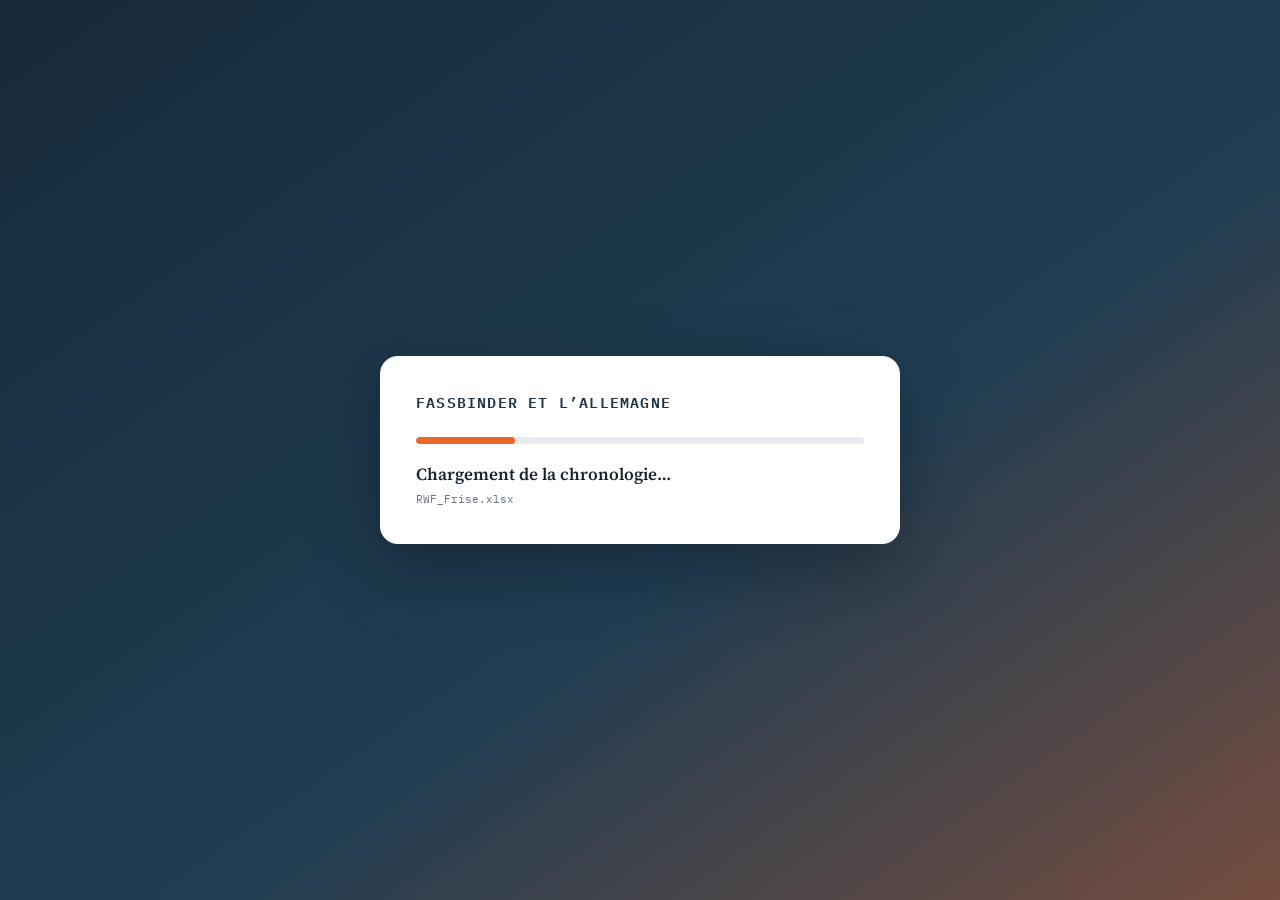
==== index.html @ adef2425 "Include GoatCounter tracking script in index.html Added GoatCounter script for tracking." ====
<!DOCTYPE html>
<html lang="fr">
<head>
<!-- BUILD V3.4-MULTI-LIST-READER -->
<meta charset="UTF-8">
<meta name="viewport" content="width=device-width, initial-scale=1.0">
<meta name="robots" content="noindex, nofollow">
<title>Fassbinder Explorer — Version 3.4</title>
<link rel="preconnect" href="https://fonts.googleapis.com">
<link rel="preconnect" href="https://fonts.gstatic.com" crossorigin>
<link href="https://fonts.googleapis.com/css2?family=Oswald:wght@400;500;600;700&family=Source+Serif+4:ital,opsz,wght@0,8..60,400;0,8..60,600;1,8..60,400;1,8..60,600&family=IBM+Plex+Mono:wght@400;500&display=swap" rel="stylesheet">
<link rel="stylesheet" href="assets/css/style.css">
  <script
  data-goatcounter="https://frise-fassbinder.goatcounter.com/count"
  async
  src="https://gc.zgo.at/count.js">
  </script>
</head>
<body class="is-loading">
<div class="app-loader" id="appLoader" role="status" aria-live="polite">
  <div class="app-loader-card">
    <p class="app-loader-kicker">Fassbinder et l’Allemagne</p>
    <div class="app-loader-track"><span id="appLoaderBar"></span></div>
    <p class="app-loader-message" id="appLoaderMessage">Initialisation de la chronologie…</p>
    <div class="app-loader-detail" id="appLoaderDetail"></div>
    <button class="app-loader-enter" id="appLoaderEnter" type="button" hidden>Accéder au site</button>
  </div>
</div>
<div class="wrap" id="appWrap" aria-hidden="true">

  <header>
    <p class="eyebrow">Chronologie de travail — usage pédagogique</p>
    <h1>Fassbinder <span>et</span> l’Allemagne</h1>
    <p class="subtitle">Chronologie à double niveau : par période, puis, sur demande, année par année. Citations, liens multimédias et documentaires, et analyse critique sont accessibles depuis chaque étape.</p>
    <div class="module-buttons">
      <button class="people-index-button" id="peopleIndexButton" type="button">Index des noms <span aria-hidden="true">→</span></button>
      <button class="film-index-button" id="filmIndexButton" type="button">Films <span aria-hidden="true">→</span></button>
    <button class="learning-tool-button" id="quizOpen" type="button">Quiz</button><button class="learning-tool-button" id="flashOpen" type="button">Flashcards</button></div>

    <div class="legend" id="legend"></div>
  </header>

  <div class="spine-wrap">
    <div class="spine" id="spine"></div>
  </div>

  <div class="drilldown" id="drilldown"></div>

  <div class="navrow">
    <div class="position" id="position">Période 1 / 9</div>
    <div class="arrows">
      <button id="prevBtn" aria-label="Précédent">←</button>
      <button id="nextBtn" aria-label="Suivant">→</button>
    </div>
  </div>

  <section>
    <div class="panel-head">
      <div class="panel-head-main">
        <div class="timecode" id="timecode">1945</div>
        <div class="caption" id="caption"></div>
      </div>
      <div class="panel-head-gallery" id="panelImages" style="display:none;"></div>
    </div>
    <div class="period-question" id="periodQuestion" style="display:none;"></div>
    <div class="notions" id="notions" style="display:none;"></div>
    <div class="citation-wrap" id="citationWrap"></div>
    <div class="video-row" id="videoRow"></div>
    <div id="excerptRow"></div>
    <div class="cards" id="cards"></div>
    <div class="bubble-wrap" id="bubbleWrap"></div>
  </section>



  <div class="person-overlay" id="personOverlay" aria-hidden="true"></div>
  <aside class="person-drawer" id="personDrawer" aria-hidden="true" aria-label="Fiche de l’entourage">
    <button class="person-close" id="personClose" type="button" aria-label="Fermer la fiche">×</button>
    <div id="personContent"></div>
  </aside>

  <div class="film-overlay" id="filmOverlay" aria-hidden="true"></div>
  <aside class="film-drawer" id="filmDrawer" aria-hidden="true" aria-label="Base de données des films">
    <button class="film-close" id="filmClose" type="button" aria-label="Fermer les films">×</button>
    <div id="filmContent"></div>
  </aside>

  <div class="sources-overlay" id="sourcesOverlay" aria-hidden="true"></div>
  <aside class="sources-drawer" id="sourcesDrawer" aria-hidden="true" aria-label="Références de travail">
    <button class="sources-close" id="sourcesClose" type="button" aria-label="Fermer les références">×</button>
    <div id="sourcesContent"></div>
  </aside>

  <details class="maintenance-panel">
    <summary>État des données</summary>
    <div class="maintenance-content">
      <div class="data-state"><strong>Chronologie</strong><span class="status" id="status"></span></div>
      <div class="data-state"><strong>Entourage</strong><span class="people-status" id="peopleStatus"></span></div>
      <div class="data-state"><strong>Films</strong><span class="status" id="filmsStatus"></span></div>
      <p class="maintenance-note">Les fichiers <code>RWF_Frise.xlsx</code>, <code>RWF_Entourage.xlsx</code> et <code>RWF_Films.xlsx</code> sont chargés automatiquement depuis le dépôt.</p>
      <div class="maintenance-imports">
        <label class="importlink" for="fileInput">Charger provisoirement un autre tableau de chronologie</label>
        <input type="file" id="fileInput" accept=".xlsx,.xls,.xlsm,application/vnd.openxmlformats-officedocument.spreadsheetml.sheet,application/vnd.ms-excel,application/octet-stream">
        <label class="importlink" for="peopleFileInput">Charger provisoirement un autre tableau d’entourage</label>
        <input type="file" id="peopleFileInput" accept=".xlsx,.xls,.xlsm,application/vnd.openxmlformats-officedocument.spreadsheetml.sheet,application/vnd.ms-excel,application/octet-stream">
        <label class="importlink" for="filmsFileInput">Charger provisoirement un autre tableau de films</label>
        <input type="file" id="filmsFileInput" accept=".xlsx,.xls,.xlsm,application/vnd.openxmlformats-officedocument.spreadsheetml.sheet,application/vnd.ms-excel,application/octet-stream">
      </div>
    </div>
  </details>
  <footer class="site-footer">
    <button class="sources-button" id="sourcesButton" type="button">Sources et méthode · Références de travail</button>
    <span class="site-version">Version 3.4 modulaire</span>
  </footer>
</div>

<div class="learning-overlay" id="learningOverlay" aria-hidden="true"></div>
<aside class="learning-drawer" id="learningDrawer" aria-hidden="true" aria-label="Outils de révision">
  <button type="button" class="learning-close" id="learningClose" aria-label="Fermer">×</button>
  <div id="learningContent"></div>
</aside>

<script src="assets/vendor/xlsx.full.min.js"></script>
<script src="assets/js/data-loader.js"></script>
<script src="assets/js/normalizer.js"></script>
<script src="assets/js/validator.js"></script>
<script src="assets/js/views/timeline.js"></script>
<script src="assets/js/views/films.js"></script>
<script src="assets/js/views/people.js"></script>
<script src="assets/js/router.js"></script>
<script src="assets/js/app.js"></script>
</body>
</html>
---- assets/css/style.css ----
/* Fassbinder Explorer V3.4 — feuille de style consolidée */
:root{
    --bg:#F5F0E4; --panel:#FFFFFF; --panel-muted:#ECE4D0; --line:#D9CFB4;
    --ink:#241F18; --ink-soft:#726A57; --ok:#4C7A5C; --err:#9E4A3C;
    --accent:#8A5A34; --accent-deep:#5C3A20;
    --excerpt:#314A59; --excerpt-deep:#223641; --excerpt-soft:#EEF3F5; --excerpt-line:#C8D5DB;
    --t1:#39587A; --t2:#8E6526; --t3:#793B44; --t4:#3E6B54;
    --t1-bg:#E8EEF4; --t2-bg:#F3EBDD; --t3-bg:#F2E7E9; --t4-bg:#E7EFEA;
  }
  *{box-sizing:border-box;}
  html,body{margin:0;padding:0;background:var(--bg);color:var(--ink);}
  body{font-family:'Source Serif 4', Georgia, serif;-webkit-font-smoothing:antialiased;padding:52px 30px 44px;}
  .wrap{max-width:1080px;margin:0 auto;}

  header{margin-bottom:44px;padding-bottom:30px;border-bottom:1px solid var(--ink);}
  .eyebrow{font-family:'IBM Plex Mono', monospace;font-size:11px;letter-spacing:.18em;text-transform:uppercase;color:var(--accent);margin:0 0 12px;}
  h1{font-family:'Oswald', sans-serif;font-weight:700;font-size:clamp(26px,4vw,42px);letter-spacing:-.01em;line-height:1.08;margin:0 0 14px;text-transform:uppercase;color:var(--ink);}
  h1 span{color:var(--accent);}
  .subtitle{font-size:16px;color:var(--ink-soft);max-width:660px;line-height:1.6;font-style:italic;}

  .legend{display:flex;flex-wrap:wrap;gap:9px;margin-top:26px;}
  .legend button{font-family:'IBM Plex Mono', monospace;font-size:11.5px;letter-spacing:.02em;background:var(--panel);border:1px solid var(--line);color:var(--ink-soft);padding:8px 14px 8px 11px;border-radius:3px;cursor:pointer;display:flex;align-items:center;gap:8px;transition:border-color .18s ease, color .18s ease, opacity .18s ease, background .18s ease;}
  .legend button .dot{width:8px;height:8px;border-radius:2px;flex:none;background:var(--c-track);}
  .legend button.off{opacity:.4;}
  .legend button:hover{border-color:var(--c-track);color:var(--ink);}
  .legend button.active-border{border-color:var(--c-track);color:var(--ink);background:var(--panel-muted);}
  .legend button:focus-visible{outline:2px solid var(--accent);outline-offset:2px;}

  .spine-wrap{margin:46px 0 10px;overflow-x:auto;padding-bottom:6px;}
  .spine{display:flex;min-width:640px;border-bottom:2px solid var(--ink);}
  .node{flex:none;position:relative;background:transparent;border-right:1px solid var(--line);padding:15px 10px 13px;cursor:pointer;text-align:center;transition:background .18s ease;}
  .node:last-child{border-right:none;}
  .node:hover{background:var(--panel-muted);}
  .node:focus-visible{outline:2px solid var(--accent);outline-offset:-2px;}
  .node .yr{font-family:'IBM Plex Mono', monospace;font-size:12px;color:var(--ink-soft);white-space:nowrap;letter-spacing:.01em;}
  .node::after{content:'';position:absolute;left:0;right:0;bottom:-2px;height:3px;background:transparent;transition:background .18s ease;}
  .node.active{background:var(--panel-muted);}
  .node.active .yr{color:var(--ink);font-weight:600;}
  .node.active::after{background:var(--accent);}
  .node.hasyears .yr::after{content:'';display:inline-block;width:4px;height:4px;border-radius:50%;background:var(--accent);margin-left:6px;vertical-align:middle;}

  .drilldown{margin:22px 0 0;display:flex;align-items:center;gap:12px;flex-wrap:wrap;}
  .drilldown button.enter{font-family:'IBM Plex Mono', monospace;font-size:12px;background:var(--panel);border:1px solid var(--accent);color:var(--accent-deep);padding:9px 15px;border-radius:3px;cursor:pointer;transition:background .18s ease,color .18s ease;}
  .drilldown button.enter:hover{background:var(--accent);color:#fff;}
  .drilldown button.back{font-family:'IBM Plex Mono', monospace;font-size:12px;background:transparent;border:1px solid var(--line);color:var(--ink-soft);padding:9px 15px;border-radius:3px;cursor:pointer;transition:border-color .18s ease,color .18s ease;}
  .drilldown button.back:hover{border-color:var(--ink-soft);color:var(--ink);}
  .yearpills{display:flex;gap:7px;flex-wrap:wrap;}
  .yearpills button{font-family:'IBM Plex Mono', monospace;font-size:11.5px;background:var(--panel);border:1px solid var(--line);color:var(--ink-soft);padding:7px 13px;border-radius:3px;cursor:pointer;transition:background .18s ease,border-color .18s ease,color .18s ease;}
  .yearpills button.active{background:var(--accent);border-color:var(--accent);color:#fff;}

  .navrow{display:flex;align-items:center;justify-content:space-between;margin:32px 0 28px;}
  .navrow .position{font-family:'IBM Plex Mono', monospace;font-size:12px;color:var(--ink-soft);}
  .navrow .arrows button{font-family:'IBM Plex Mono', monospace;background:var(--panel);border:1px solid var(--line);color:var(--ink);width:34px;height:34px;border-radius:3px;cursor:pointer;font-size:15px;margin-left:7px;transition:border-color .18s ease;}
  .navrow .arrows button:hover{border-color:var(--accent);}
  .navrow .arrows button:focus-visible{outline:2px solid var(--accent);outline-offset:2px;}
  .navrow .arrows button:disabled{opacity:.32;cursor:default;}
  .navrow .arrows button:disabled:hover{border-color:var(--line);}

  .panel-head{display:flex;align-items:flex-start;justify-content:space-between;gap:28px;margin-bottom:22px;flex-wrap:wrap;}
  .panel-head-main{flex:1;min-width:220px;}
  .panel-head .timecode{font-family:'IBM Plex Mono', monospace;font-size:34px;font-weight:500;color:var(--accent);letter-spacing:-.02em;}
  .panel-head .caption{font-family:'Oswald', sans-serif;font-size:13px;letter-spacing:.06em;text-transform:uppercase;color:var(--ink-soft);margin-top:4px;}
  .panel-head-figure{flex:none;width:150px;margin:0;animation:fadeIn .4s ease both;}
  .panel-head-image{width:150px;height:150px;border-radius:2px;overflow:hidden;border:1px solid var(--line);box-shadow:0 2px 7px rgba(36,31,24,.08);}
  .panel-head-image img{width:100%;height:100%;object-fit:cover;display:block;}
  .panel-head-figure figcaption{margin-top:7px;font-family:'IBM Plex Mono', monospace;font-size:10.5px;line-height:1.4;color:var(--ink-soft);text-align:center;}

  .citation-wrap{margin:0 0 26px;}
  .period-question{margin:0 0 18px;padding:14px 17px;border-left:4px solid var(--accent);background:rgba(126,47,47,.07);font-size:16px;line-height:1.55;}
  .period-question strong{font-family:'IBM Plex Mono', monospace;font-size:10.5px;letter-spacing:.06em;text-transform:uppercase;color:var(--accent);display:block;margin-bottom:6px;}
  .notions{display:flex;flex-wrap:wrap;gap:7px;margin:10px 0 20px;}
  .notion-chip{font-family:'IBM Plex Mono', monospace;font-size:10.5px;letter-spacing:.035em;padding:5px 9px;border:1px solid var(--accent);border-radius:999px;color:var(--accent);background:#fff;}
  .citation{margin:0;padding:20px 8px;text-align:center;max-width:680px;margin-left:auto;margin-right:auto;border-top:1px solid var(--line);border-bottom:1px solid var(--line);animation:fadeIn .4s ease both;}
  .citation-mark{display:block;font-family:'Source Serif 4', Georgia, serif;font-size:40px;line-height:.5;color:var(--accent);margin-bottom:6px;}
  .citation p{margin:0;font-style:italic;font-size:18px;line-height:1.55;color:var(--ink);}

  .video-row{display:flex;gap:9px;flex-wrap:wrap;margin-bottom:24px;}
  .excerpt-layout{display:grid;grid-template-columns:minmax(200px,285px) minmax(0,1fr);gap:0;align-items:stretch;margin:0 0 26px;background:var(--excerpt-soft);border:1px solid var(--excerpt-line);border-radius:8px;overflow:hidden;box-shadow:0 8px 24px rgba(34,54,65,.10);}
  .excerpt-player{min-width:0;padding:16px;background:var(--excerpt);}
  .excerpt-player .excerpt-title{font-family:'IBM Plex Mono', monospace;font-size:10.5px;letter-spacing:.08em;text-transform:uppercase;color:#fff;margin:0 0 11px;}
  .excerpt-description h3{font-family:'IBM Plex Mono', monospace;font-size:10.5px;letter-spacing:.08em;text-transform:uppercase;color:var(--excerpt-deep);margin:0 0 9px;}
  .excerpt-player video{display:block;width:100%;max-height:180px;background:#000;border-radius:5px;}
  .excerpt-player audio{display:block;width:100%;height:38px;}
  .excerpt-player a{font-family:'IBM Plex Mono', monospace;font-size:11px;display:inline-flex;align-items:center;gap:7px;color:#fff;border:1px solid rgba(255,255,255,.55);border-radius:999px;padding:8px 13px;text-decoration:none;background:rgba(255,255,255,.10);}
  .excerpt-player a:hover{background:#fff;color:var(--excerpt-deep);}
  .excerpt-description{min-width:0;padding:18px 21px;background:var(--excerpt-soft);border-left:1px solid var(--excerpt-line);}
  .excerpt-description p{margin:0;font-size:15px;line-height:1.65;color:var(--ink);white-space:pre-line;}
  .excerpt-prompt{margin-top:16px;padding:14px 15px;background:#fff;border:1px solid var(--excerpt-line);border-left:4px solid var(--excerpt);border-radius:5px;}
  .excerpt-prompt strong{display:block;margin-bottom:7px;font-family:'IBM Plex Mono', monospace;font-size:10.5px;letter-spacing:.07em;text-transform:uppercase;color:var(--excerpt-deep);}
  .excerpt-prompt p{margin:0;color:var(--ink);}
  @media (max-width:720px){.excerpt-layout{grid-template-columns:1fr;}.excerpt-description{border-left:0;border-top:1px solid var(--excerpt-line);}}
  .video-chip{font-family:'IBM Plex Mono', monospace;font-size:11.5px;display:inline-flex;align-items:center;gap:7px;background:var(--panel);border:1px solid var(--accent);color:var(--accent-deep);padding:8px 13px;border-radius:3px;text-decoration:none;transition:background .18s ease,color .18s ease;max-width:100%;}
  .video-chip:hover{background:var(--accent);color:#fff;}
  .video-chip svg{flex:none;}
  .video-chip[data-link-kind="page"]{border-color:#4F6575;color:#344C5C;}
  .video-chip[data-link-kind="page"]:hover{background:#4F6575;color:#fff;}
  .video-chip[data-link-kind="document"]{border-color:#6E5A86;color:#59466F;}
  .video-chip[data-link-kind="document"]:hover{background:#6E5A86;color:#fff;}

  .cards{display:grid;grid-template-columns:1fr 1fr;gap:16px;}
  @media (max-width:720px){.cards{grid-template-columns:1fr;}}
  .card{background:var(--c-track-bg, var(--panel));border:1px solid var(--line);border-left:3px solid var(--c-track);border-radius:3px;padding:18px 20px;animation:fadeIn .4s ease both;}
  .card.hidden{display:none;}
  .card h3{font-family:'Oswald', sans-serif;font-size:12.5px;font-weight:600;letter-spacing:.05em;text-transform:uppercase;color:var(--ink-soft);margin:0 0 10px;}
  .card p{margin:0;font-size:15.5px;line-height:1.6;color:var(--ink);white-space:pre-line;}
  .card p strong,.excerpt-description p strong,.excerpt-prompt p strong,.period-question strong,.citation p strong,.bubble p strong{font-weight:700;}
  .card p em,.excerpt-description p em,.excerpt-prompt p em,.period-question em,.citation p em,.bubble p em{font-style:italic;}
  .card p u,.excerpt-description p u,.excerpt-prompt p u,.period-question u,.citation p u,.bubble p u{text-decoration:underline;text-underline-offset:2px;}

  .bubble-wrap{margin-top:24px;text-align:center;}
  .bubble-toggle{font-family:'IBM Plex Mono', monospace;font-size:12px;background:var(--panel);border:1px solid var(--line);color:var(--ink-soft);padding:10px 18px;border-radius:3px;cursor:pointer;display:inline-flex;align-items:center;gap:8px;transition:border-color .18s ease,color .18s ease,background .18s ease;}
  .bubble-toggle:hover{border-color:var(--accent);color:var(--ink);}
  .bubble-toggle.open{border-color:var(--accent);color:var(--ink);background:var(--panel-muted);}
  .bubble-toggle svg{color:var(--accent);flex:none;}
  .bubble{
    display:none;margin:16px auto 0;text-align:left;
    background:var(--panel);border:1px solid var(--line);border-top:3px solid var(--accent);
    border-radius:2px;padding:22px 26px;max-width:640px;animation:fadeIn .3s ease both;
  }
  .bubble.open{display:block;}
  .bubble p{margin:0;font-size:15px;line-height:1.7;color:var(--ink);white-space:pre-line;}
  .analysis-block{margin:24px 0 0;background:var(--panel);border:1px solid var(--line);border-top:3px solid var(--accent);border-radius:3px;padding:20px 22px;animation:fadeIn .3s ease both;}
  .analysis-block h3{font-family:'Oswald',sans-serif;font-size:12.5px;font-weight:600;letter-spacing:.05em;text-transform:uppercase;color:var(--ink-soft);margin:0 0 10px;}
  .analysis-block p{margin:0;font-size:15px;line-height:1.7;color:var(--ink);white-space:pre-line;}

  .importzone{margin-top:64px;padding-top:20px;border-top:1px solid var(--line);display:flex;align-items:baseline;gap:14px;flex-wrap:wrap;}
  .importlink{font-family:'IBM Plex Mono', monospace;font-size:11.5px;letter-spacing:.04em;color:var(--ink-soft);cursor:pointer;background:none;border:none;padding:0;text-decoration:underline;text-underline-offset:3px;text-decoration-color:var(--line);transition:color .18s ease, text-decoration-color .18s ease;}
  .importlink:hover{color:var(--accent);text-decoration-color:var(--accent);}
  .importlink:focus-visible{outline:2px solid var(--accent);outline-offset:3px;}
  .importzone input[type=file]{display:none;}
  .importzone .status{font-family:'IBM Plex Mono', monospace;font-size:11px;color:var(--ink-soft);}
  .importzone .status.ok{color:var(--ok);}
  .importzone .status.err{color:var(--err);}

  .empty{font-family:'IBM Plex Mono', monospace;font-size:13px;color:var(--ink-soft);padding:26px;border:1px solid var(--line);background:var(--panel-muted);border-radius:2px;text-align:center;}

  @keyframes fadeIn{from{opacity:0;transform:translateY(5px);}to{opacity:1;transform:translateY(0);}}
  @media (prefers-reduced-motion: reduce){ *{transition:none !important;animation:none !important;} }


  /* ===== Direction éditoriale contemporaine, inspirée des plateformes culturelles ===== */
  :root{
    --bg:#F4F6F8;
    --panel:#FFFFFF;
    --panel-muted:#E9EEF3;
    --line:#D9E0E7;
    --ink:#18212B;
    --ink-soft:#67727E;
    --ok:#2E7D5B;
    --err:#B34A3C;
    --accent:#F06424;
    --accent-deep:#B84213;
    --excerpt:#182B3A;
    --excerpt-deep:#142532;
    --excerpt-soft:#F4F7FA;
    --excerpt-line:#D5DFE7;
    --t1:#315D8A;
    --t2:#C77A16;
    --t3:#A0445B;
    --t4:#39745A;
    --t1-bg:#EDF4FC;
    --t2-bg:#FFF7E9;
    --t3-bg:#F9EEF2;
    --t4-bg:#EEF8F0;
  }

  html,body{background:linear-gradient(180deg,#F8FAFC 0,#F3F5F7 38%,#EEF2F5 100%);}
  body{padding:42px 28px 52px;}
  .wrap{max-width:1160px;}

  header{
    position:relative;
    margin-bottom:36px;
    padding:34px 38px 32px;
    border:0;
    border-radius:18px;
    background:#FFFFFF;
    box-shadow:0 16px 42px rgba(24,33,43,.07);
    overflow:hidden;
  }
  header::before{
    content:'';
    position:absolute;
    top:0;left:0;bottom:0;
    width:7px;
    background:var(--accent);
  }
  .eyebrow{color:var(--accent-deep);font-weight:500;letter-spacing:.16em;}
  h1{font-size:clamp(31px,5vw,54px);letter-spacing:-.025em;text-transform:none;}
  h1 span{color:var(--accent);}
  .subtitle{max-width:760px;font-size:17px;line-height:1.65;color:#596572;}

  .legend{gap:10px;margin-top:28px;}
  .legend button{
    background:#F8FAFC;
    border:1px solid #DDE4EA;
    border-radius:999px;
    padding:9px 15px 9px 12px;
    box-shadow:0 2px 7px rgba(24,33,43,.025);
  }
  .legend button.active-border{background:#FFFFFF;box-shadow:0 4px 14px rgba(24,33,43,.07);}
  .legend button .dot{border-radius:50%;}

  .spine-wrap{
    margin:30px 0 10px;
    padding:10px 12px 16px;
    background:rgba(255,255,255,.68);
    border:1px solid rgba(217,224,231,.85);
    border-radius:14px;
    box-shadow:0 8px 24px rgba(24,33,43,.04);
  }
  .spine{border-bottom:1px solid #BBC6D0;}
  .node{padding:17px 10px 15px;border-right:1px solid #E2E8EE;border-radius:8px 8px 0 0;}
  .node:hover{background:#F1F5F8;}
  .node.active{background:#FFFFFF;box-shadow:0 -2px 12px rgba(24,33,43,.045);}
  .node.active::after{height:4px;background:var(--accent);border-radius:4px 4px 0 0;}
  .node.active .yr{color:#17212B;}

  .drilldown{margin-top:18px;}
  .drilldown button.enter,.drilldown button.back,.yearpills button,.navrow .arrows button{
    border-radius:999px;
    box-shadow:0 3px 10px rgba(24,33,43,.04);
  }
  .yearpills button.active,.drilldown button.enter:hover{background:var(--accent);border-color:var(--accent);color:#fff;}
  .drilldown button.enter{border-color:var(--accent);color:var(--accent-deep);}

  .navrow{margin:26px 0 22px;}
  .panel-head{
    padding:28px 30px;
    margin-bottom:24px;
    background:#FFFFFF;
    border:1px solid var(--line);
    border-radius:16px;
    box-shadow:0 12px 32px rgba(24,33,43,.055);
  }
  .panel-head .timecode{font-family:'Oswald',sans-serif;font-size:48px;font-weight:700;color:#1D3448;}
  .panel-head .caption{font-size:15px;letter-spacing:.045em;color:#667481;margin-top:1px;}
  .panel-head-gallery{flex:none;display:flex;flex-wrap:nowrap;gap:16px;max-width:596px;align-items:flex-start;overflow-x:auto;padding-bottom:4px;scrollbar-width:thin;}
  .panel-head-figure{width:188px;}
  .panel-head-image{width:188px;height:188px;border:0;border-radius:12px;box-shadow:0 9px 26px rgba(24,33,43,.15);}
  .panel-head-figure figcaption{text-align:left;font-size:10px;}

  .period-question{
    margin:0 0 20px;
    padding:18px 20px;
    border-left:5px solid var(--accent);
    border-radius:0 12px 12px 0;
    background:#FFF3EC;
    box-shadow:0 6px 18px rgba(240,100,36,.06);
  }
  .period-question strong{color:var(--accent-deep);}

  .notions{gap:8px;margin:12px 0 22px;}
  .notion-chip{
    padding:7px 11px;
    border:0;
    border-radius:999px;
    color:#254B6D;
    background:#E8F1F8;
    box-shadow:inset 0 0 0 1px rgba(49,93,138,.08);
  }

  .citation{
    position:relative;
    max-width:none;
    padding:22px 28px 22px 34px;
    text-align:left;
    border:0;
    border-left:5px solid var(--accent);
    border-radius:0 12px 12px 0;
    background:#FFFFFF;
    box-shadow:0 8px 24px rgba(24,33,43,.045);
  }
  .citation-mark{position:absolute;left:13px;top:23px;font-size:34px;color:var(--accent);}
  .citation p{font-size:20px;line-height:1.55;}

  .video-row{margin-bottom:18px;}
  .video-chip{
    border:0;
    border-radius:999px;
    color:#FFFFFF;
    background:#1D3448;
    padding:10px 15px;
    box-shadow:0 6px 16px rgba(29,52,72,.16);
  }
  .video-chip:hover{background:var(--accent);}
  .video-chip[data-link-kind="video"]{color:#FFFFFF;background:#1D3448;}
  .video-chip[data-link-kind="page"]{color:#FFFFFF;background:#4F6575;}
  .video-chip[data-link-kind="document"]{color:#FFFFFF;background:#6E5A86;}
  .video-chip[data-link-kind="video"]:hover,
  .video-chip[data-link-kind="page"]:hover,
  .video-chip[data-link-kind="document"]:hover{color:#FFFFFF;background:var(--accent);}

  .excerpt-layout{
    grid-template-columns:minmax(240px,34%) minmax(0,1fr);
    margin-bottom:30px;
    border:0;
    border-radius:16px;
    box-shadow:0 18px 42px rgba(24,33,43,.10);
  }
  .excerpt-player{padding:22px;background:linear-gradient(145deg,#142532 0,#213D51 100%);}
  .excerpt-player .excerpt-title{font-size:11px;letter-spacing:.14em;color:#FFFFFF;}
  .excerpt-player video{max-height:230px;border-radius:10px;box-shadow:0 8px 24px rgba(0,0,0,.24);}
  .excerpt-description{padding:24px 26px;background:#FFFFFF;border-left:0;}
  .excerpt-description h3{font-size:11px;color:#304B61;}
  .excerpt-description p{font-size:15.5px;line-height:1.7;}
  .excerpt-prompt{
    margin-top:19px;
    padding:17px 18px;
    border:0;
    border-left:5px solid var(--accent);
    border-radius:0 10px 10px 0;
    background:#FFF4EE;
  }
  .excerpt-prompt strong{color:var(--accent-deep);}

  .cards{gap:20px;}
  .card{
    border:1px solid rgba(217,224,231,.82);
    border-left:0;
    border-top:5px solid var(--c-track);
    border-radius:14px;
    padding:22px 23px 24px;
    box-shadow:0 10px 28px rgba(24,33,43,.055);
  }
  .card h3{font-size:13px;letter-spacing:.06em;color:#4D5A66;}
  .card p{font-size:15.7px;line-height:1.68;}

  .analysis-block{
    margin-top:28px;
    padding:24px 26px;
    border:1px solid #D8E4ED;
    border-top:0;
    border-left:5px solid #315D8A;
    border-radius:0 14px 14px 0;
    background:#FFFFFF;
    box-shadow:0 10px 28px rgba(24,33,43,.06);
  }
  .analysis-block h3{color:#315D8A;}

  .importzone{
    margin-top:54px;
    padding:22px 26px;
    border:1px dashed #C7D0D9;
    border-radius:14px;
    background:rgba(255,255,255,.65);
  }
  .importlink{color:#315D8A;font-weight:500;}
  .importlink:hover{color:var(--accent-deep);}

  @media (max-width:720px){
    body{padding:18px 14px 34px;}
    header{padding:26px 24px 24px;border-radius:14px;}
    .panel-head{padding:22px;}
    .panel-head .timecode{font-size:40px;}
    .panel-head-gallery{width:100%;max-width:100%;display:flex;flex-wrap:nowrap;overflow-x:auto;}
    .panel-head-figure{width:188px;min-width:188px;}
    .panel-head-image{width:188px;height:188px;}
    .excerpt-layout{grid-template-columns:1fr;}
    .excerpt-description{border-top:0;}
  }



  /* ---- Fiches de l’entourage ---- */
  .person-link{
    appearance:none;border:0;background:transparent;padding:0;margin:0;
    color:#D94F1E;font:inherit;font-weight:600;text-decoration:underline;
    text-decoration-thickness:1px;text-underline-offset:3px;cursor:pointer;
  }
  .person-link:hover{color:#17354D;text-decoration-thickness:2px;}
  .person-link:focus-visible{outline:2px solid var(--accent);outline-offset:3px;border-radius:2px;}
  .person-overlay{position:fixed;inset:0;background:rgba(14,27,38,.42);backdrop-filter:blur(3px);z-index:999;opacity:0;pointer-events:none;transition:opacity .22s ease;}
  .person-overlay.open{opacity:1;pointer-events:auto;}
  .person-drawer{
    position:fixed;z-index:1000;top:0;right:0;height:100vh;width:min(470px,92vw);
    background:#fff;box-shadow:-18px 0 55px rgba(18,32,45,.22);
    transform:translateX(102%);transition:transform .25s ease;overflow-y:auto;
    padding:28px 30px 42px;
  }
  .person-drawer.open{transform:translateX(0);}
  .person-close{position:sticky;top:0;margin-left:auto;display:flex;align-items:center;justify-content:center;width:38px;height:38px;border:1px solid #DCE3E8;border-radius:50%;background:#fff;color:#243A4B;font-size:23px;line-height:1;cursor:pointer;box-shadow:0 4px 14px rgba(22,40,54,.08);z-index:2;}
  .person-kicker{font-family:'IBM Plex Mono',monospace;font-size:10px;letter-spacing:.13em;text-transform:uppercase;color:#E45A22;margin:18px 0 8px;}
  .person-drawer h2{font-family:'Oswald',sans-serif;font-size:34px;line-height:1.08;margin:0;color:#1D3448;}
  .person-role{font-size:16px;color:#667481;margin:8px 0 22px;}
  .person-profile{display:grid;grid-template-columns:150px minmax(0,1fr);gap:22px;align-items:start;margin:0 0 24px;}
  .person-profile-main{min-width:0;}
  .person-photo{width:150px;aspect-ratio:4/5;border-radius:12px;overflow:hidden;background:#EEF2F5;box-shadow:0 8px 24px rgba(20,38,52,.13);border:1px solid #DCE4EA;}
  .person-photo img{width:100%;height:100%;object-fit:cover;display:block;}
  .person-photo-missing{width:150px;aspect-ratio:4/5;border-radius:12px;background:#EEF2F5;border:1px dashed #AEBBC5;display:flex;align-items:center;justify-content:center;padding:12px;text-align:center;font-family:'IBM Plex Mono',monospace;font-size:10px;line-height:1.45;color:#6C7A85;overflow-wrap:anywhere;}
  .person-profile .person-kicker{margin-top:2px;}
  .person-profile .person-role{margin-bottom:0;}
  .person-section{padding:18px 0;border-top:1px solid #E2E8EC;}
  .person-section h3{font-family:'IBM Plex Mono',monospace;font-size:10.5px;letter-spacing:.08em;text-transform:uppercase;color:#657481;margin:0 0 9px;}
  .person-section p{margin:0;font-size:15.5px;line-height:1.68;color:#24323D;white-space:pre-line;}
  .person-film-list{margin:0;padding:0;list-style:none;display:grid;gap:7px;}
  .person-film-list li{position:relative;padding:8px 10px 8px 24px;background:#F5F7F9;border-radius:7px;font-size:14.5px;line-height:1.45;color:#24323D;}
  .person-film-list li::before{content:'›';position:absolute;left:10px;color:#E45A22;font-weight:700;}
  .person-film-link{appearance:none;border:0;background:transparent;padding:0;color:#1D4F73;font:inherit;font-weight:600;text-align:left;cursor:pointer;text-decoration:underline;text-decoration-color:#A9BCC9;text-underline-offset:3px;}
  .person-film-link:hover{color:#E45A22;text-decoration-color:#E45A22;}
  .person-film-link:focus-visible{outline:2px solid #E45A22;outline-offset:3px;border-radius:2px;}
  .person-film-year{margin-left:6px;color:#74818B;font-family:'IBM Plex Mono',monospace;font-size:10.5px;}
  .person-film-unlinked{color:#4F5F6B;}
  .person-external{display:inline-flex;margin-top:5px;padding:9px 14px;border-radius:999px;background:#1D3448;color:#fff;text-decoration:none;font-family:'IBM Plex Mono',monospace;font-size:11px;}
  .people-import{display:flex;gap:12px;align-items:baseline;flex-wrap:wrap;width:100%;margin-top:4px;}
  .people-status{font-family:'IBM Plex Mono',monospace;font-size:11px;color:var(--ink-soft);}
  .people-status.ok{color:var(--ok)} .people-status.err{color:var(--err)}
  .people-index-button{margin-top:22px;display:inline-flex;align-items:center;gap:9px;padding:10px 15px;border:1px solid #C7D4DE;border-radius:999px;background:#FFFFFF;color:#1D3448;font-family:'IBM Plex Mono',monospace;font-size:11px;letter-spacing:.03em;cursor:pointer;box-shadow:0 5px 16px rgba(20,38,52,.06);}
  .people-index-button:hover{border-color:#E45A22;color:#E45A22;}
  .people-index-button:focus-visible{outline:2px solid var(--accent);outline-offset:3px;}
  .people-index-head{margin:8px 0 22px;}
  .people-index-head .person-kicker{margin-top:0;}
  .people-index-head h2{margin-bottom:16px;}
  .people-index-search{width:100%;border:1px solid #D7E0E6;border-radius:9px;padding:11px 13px;font:14px 'Source Serif 4',Georgia,serif;color:#24323D;background:#F8FAFB;}
  .people-index-search:focus{outline:2px solid #E45A22;outline-offset:1px;border-color:transparent;}
  .people-index-list{display:grid;gap:10px;}
  .people-index-entry{padding:14px 0;border-top:1px solid #E2E8EC;}
  .people-index-name{appearance:none;border:0;background:transparent;padding:0;color:#1D3448;font:600 19px 'Source Serif 4',Georgia,serif;cursor:pointer;text-align:left;}
  .people-index-name:hover{color:#E45A22;}
  .people-index-meta{margin:4px 0 9px;color:#74818B;font-size:13px;}
  .people-index-years{display:flex;flex-wrap:wrap;gap:6px;}
  .people-index-year{border:1px solid #CBD6DE;background:#F5F8FA;color:#315D8A;border-radius:999px;padding:5px 9px;font-family:'IBM Plex Mono',monospace;font-size:10.5px;cursor:pointer;}
  .people-index-year:hover{background:#315D8A;color:#fff;border-color:#315D8A;}
  .people-index-none{font-family:'IBM Plex Mono',monospace;font-size:10.5px;color:#8A949C;}
  .people-index-count{font-family:'IBM Plex Mono',monospace;font-size:10.5px;color:#71808C;margin-top:8px;}
  .people-index-letter{margin:18px 0 0;padding:9px 0 5px;border-bottom:2px solid #1D3448;color:#E45A22;font-family:'IBM Plex Mono',monospace;font-size:12px;letter-spacing:.12em;}
  .people-index-nickname,.person-nickname{margin:3px 0 7px;color:#8A5A3B;font-family:'IBM Plex Mono',monospace;font-size:10.5px;}
  @media(max-width:620px){.person-drawer{padding:20px 22px 36px}.person-drawer h2{font-size:29px}.person-profile{grid-template-columns:105px minmax(0,1fr);gap:16px}.person-photo,.person-photo-missing{width:105px}}


  /* ===== V20 Web : démarrage, diagnostic et mode maintenance ===== */
  body.is-loading{overflow:hidden;}
  .app-loader{position:fixed;inset:0;z-index:3000;display:grid;place-items:center;padding:24px;background:linear-gradient(145deg,#172A39 0%,#203D52 58%,#F06424 160%);transition:opacity .35s ease,visibility .35s ease;}
  .app-loader.ready{opacity:0;visibility:hidden;pointer-events:none;}
  .app-loader-card{width:min(520px,100%);padding:34px 36px;border-radius:18px;background:#fff;box-shadow:0 24px 70px rgba(0,0,0,.28);}
  .app-loader-kicker{margin:0 0 22px;font:600 15px 'IBM Plex Mono',monospace;letter-spacing:.08em;text-transform:uppercase;color:#1D3448;}
  .app-loader-track{height:7px;overflow:hidden;border-radius:999px;background:#E6EBEF;}
  .app-loader-track span{display:block;width:8%;height:100%;border-radius:inherit;background:var(--accent);transition:width .28s ease;}
  .app-loader-message{margin:18px 0 5px;font:600 17px 'Source Serif 4',Georgia,serif;color:#18212B;}
  .app-loader-detail{min-height:19px;font:11px/1.55 'IBM Plex Mono',monospace;color:#67727E;}
  .app-loader-enter{margin-top:20px;border:0;border-radius:999px;padding:10px 16px;background:#1D3448;color:#fff;font:11px 'IBM Plex Mono',monospace;cursor:pointer;}
  #appWrap{transition:opacity .28s ease;}
  body.is-loading #appWrap{opacity:0;}
  .maintenance-panel{margin-top:54px;border:1px solid #D6DFE6;border-radius:14px;background:rgba(255,255,255,.7);overflow:hidden;}
  .maintenance-panel summary{cursor:pointer;padding:15px 20px;font:11px 'IBM Plex Mono',monospace;letter-spacing:.05em;color:#526170;}
  .maintenance-content{padding:0 20px 20px;display:grid;gap:10px;}
  .data-state{display:grid;grid-template-columns:120px 1fr;gap:14px;align-items:start;padding-top:10px;border-top:1px solid #E2E8ED;}
  .data-state strong{font:10.5px 'IBM Plex Mono',monospace;text-transform:uppercase;letter-spacing:.06em;color:#1D3448;}
  .maintenance-note{margin:6px 0 2px;font-size:13px;color:#67727E;}
  .maintenance-note code{font-family:'IBM Plex Mono',monospace;font-size:11px;}
  .maintenance-imports{display:flex;flex-wrap:wrap;gap:10px 18px;margin-top:5px;}
  .maintenance-imports input{display:none;}
  @media(max-width:620px){.app-loader-card{padding:28px 24px}.data-state{grid-template-columns:1fr;gap:4px}}


  /* ===== V21 — Base de données des films ===== */
  .module-buttons{display:flex;flex-wrap:wrap;gap:10px;margin-top:22px;}
  .module-buttons .people-index-button{margin-top:0;}
  .film-index-button{display:inline-flex;align-items:center;gap:9px;padding:10px 15px;border:1px solid #C7D4DE;border-radius:999px;background:#FFFFFF;color:#1D3448;font-family:'IBM Plex Mono',monospace;font-size:11px;letter-spacing:.03em;cursor:pointer;box-shadow:0 5px 16px rgba(20,38,52,.06);}
  .film-index-button:hover{border-color:#E45A22;color:#E45A22;}
  .film-overlay{position:fixed;inset:0;background:rgba(14,27,38,.42);backdrop-filter:blur(3px);z-index:1099;opacity:0;pointer-events:none;transition:opacity .22s ease;}
  .film-overlay.open{opacity:1;pointer-events:auto;}
  .film-drawer{position:fixed;z-index:1100;top:0;right:0;height:100vh;width:min(620px,94vw);background:#fff;box-shadow:-18px 0 50px rgba(20,35,47,.18);transform:translateX(104%);transition:transform .25s ease;overflow-y:auto;padding:22px 28px 42px;}
  .film-drawer.open{transform:translateX(0);}
  .film-close{position:sticky;top:0;margin-left:auto;display:flex;align-items:center;justify-content:center;width:38px;height:38px;border:1px solid #DCE3E8;border-radius:50%;background:#fff;color:#243A4B;font-size:23px;line-height:1;cursor:pointer;box-shadow:0 4px 14px rgba(22,40,54,.08);z-index:2;}
  .film-index-head{margin:8px 0 22px;}
  .film-kicker{font-family:'IBM Plex Mono',monospace;font-size:10.5px;letter-spacing:.09em;text-transform:uppercase;color:#E45A22;margin:0 0 8px;}
  .film-index-head h2,.film-profile h2{font-family:'Source Serif 4',Georgia,serif;font-size:34px;line-height:1.08;margin:0 0 10px;color:#182B3A;}
  .film-index-search{width:100%;border:1px solid #D7E0E6;border-radius:9px;padding:11px 13px;font:14px 'Source Serif 4',Georgia,serif;color:#24323D;background:#F8FAFB;}
  .film-index-search:focus{outline:2px solid #E45A22;outline-offset:1px;border-color:transparent;}
  .film-index-list{display:grid;gap:10px;}
  .film-index-entry{display:grid;grid-template-columns:62px 1fr;gap:14px;padding:14px 0;border-top:1px solid #E2E8EC;align-items:start;}
  .film-index-year{font:600 12px 'IBM Plex Mono',monospace;color:#E45A22;padding-top:4px;}
  .film-index-title{appearance:none;border:0;background:transparent;padding:0;color:#1D3448;font:600 19px 'Source Serif 4',Georgia,serif;cursor:pointer;text-align:left;}
  .film-index-title:hover{color:#E45A22;}
  .film-index-original,.film-index-meta{margin:3px 0 0;color:#74818B;font-size:13px;}
  .film-index-count{font-family:'IBM Plex Mono',monospace;font-size:10.5px;color:#71808C;margin-top:8px;}
  .film-poster{width:180px;aspect-ratio:2/3;background:#EEF2F5;border:1px solid #DCE3E8;border-radius:5px;overflow:hidden;flex:none;}
  .film-poster img{width:100%;height:100%;object-fit:cover;display:block;}
  .film-poster-missing{width:180px;aspect-ratio:2/3;display:grid;place-items:center;text-align:center;padding:14px;background:#EEF2F5;border:1px dashed #B9C5CE;border-radius:5px;color:#71808C;font:10.5px 'IBM Plex Mono',monospace;}
  .film-profile{display:flex;gap:22px;align-items:flex-start;margin:8px 0 26px;}
  .film-profile-main{min-width:0;padding-top:6px;}
  .film-original-title{margin:0 0 8px;font-style:italic;color:#66737D;}
  .film-meta{margin:0;color:#63717C;font-family:'IBM Plex Mono',monospace;font-size:11px;line-height:1.6;}
  .film-section{padding:18px 0;border-top:1px solid #E2E8EC;}
  .film-section h3{font:600 11px 'IBM Plex Mono',monospace;letter-spacing:.07em;text-transform:uppercase;color:#E45A22;margin:0 0 9px;}
  .film-section p{margin:0;font-size:15px;line-height:1.68;color:#263541;white-space:pre-line;}
  .film-cast-list{list-style:none;margin:0;padding:0;display:grid;gap:8px;}
  .film-cast-list li{display:grid;grid-template-columns:minmax(170px,auto) 1fr;gap:10px;align-items:baseline;padding:7px 0;border-bottom:1px solid #EDF0F2;}
  .film-cast-list li:last-child{border-bottom:0;}
  .film-cast-actor{font-weight:600;color:#263541;}
  .film-cast-role{color:#66737C;font-style:italic;}
  .film-cast-role::before{content:"— ";}
  @media(max-width:640px){.film-cast-list li{grid-template-columns:1fr;gap:2px}.film-cast-role::before{content:"Rôle : ";font-style:normal;font-weight:600;}}
  .film-list{margin:0;padding-left:19px;display:grid;gap:6px;font-size:14px;line-height:1.55;}
  .film-links{display:flex;flex-wrap:wrap;gap:7px;}
  .film-year-link,.film-excerpt-link{border:1px solid #CBD6DE;background:#F5F8FA;color:#315D8A;border-radius:999px;padding:6px 10px;font-family:'IBM Plex Mono',monospace;font-size:10.5px;cursor:pointer;text-decoration:none;}
  .film-year-link:hover,.film-excerpt-link:hover{background:#315D8A;color:#fff;border-color:#315D8A;}
  .film-main-year{display:inline-flex;align-items:center;vertical-align:middle;padding:4px 9px;margin:0;font-size:10.5px;}
  .film-none{font-family:'IBM Plex Mono',monospace;font-size:11px;color:#87919A;}
  @media(max-width:560px){.film-profile{display:block}.film-poster,.film-poster-missing{width:132px;margin-bottom:18px}.film-index-entry{grid-template-columns:50px 1fr}.film-drawer{padding:18px 20px 36px}}


.film-person-link{border:0;background:none;padding:0;color:var(--accent);font:inherit;text-align:left;cursor:pointer;text-decoration:underline;text-decoration-thickness:1px;text-underline-offset:3px}.film-person-link:hover{color:var(--ink)}

  /* ---- V2.2 : références de travail ---- */
  .site-footer{margin:24px 0 0;padding:22px 4px 4px;border-top:1px solid var(--line);display:flex;align-items:center;justify-content:space-between;gap:14px;flex-wrap:wrap;color:var(--ink-soft);}
  .sources-button{appearance:none;border:0;background:transparent;padding:0;color:var(--accent-deep);font:500 11px 'IBM Plex Mono',monospace;letter-spacing:.035em;text-decoration:underline;text-underline-offset:4px;cursor:pointer;}
  .sources-button:hover{color:var(--accent);}
  .site-version{font:10.5px 'IBM Plex Mono',monospace;letter-spacing:.04em;}
  .sources-overlay{position:fixed;inset:0;background:rgba(14,27,38,.42);backdrop-filter:blur(3px);z-index:1199;opacity:0;pointer-events:none;transition:opacity .22s ease;}
  .sources-overlay.open{opacity:1;pointer-events:auto;}
  .sources-drawer{position:fixed;z-index:1200;top:0;right:0;height:100vh;width:min(660px,95vw);background:#fff;box-shadow:-18px 0 55px rgba(18,32,45,.22);transform:translateX(104%);transition:transform .25s ease;overflow-y:auto;padding:24px 30px 46px;}
  .sources-drawer.open{transform:translateX(0);}
  .sources-close{position:sticky;top:0;margin-left:auto;display:flex;align-items:center;justify-content:center;width:38px;height:38px;border:1px solid #DCE3E8;border-radius:50%;background:#fff;color:#243A4B;font-size:23px;line-height:1;cursor:pointer;box-shadow:0 4px 14px rgba(22,40,54,.08);z-index:2;}
  .sources-kicker{margin:15px 0 7px;font:600 10px 'IBM Plex Mono',monospace;letter-spacing:.12em;text-transform:uppercase;color:var(--accent);}
  .sources-drawer h2{margin:0 0 12px;font:600 35px/1.08 'Source Serif 4',Georgia,serif;color:#1D3448;}
  .sources-intro{margin:0 0 28px;color:#63717C;font-size:14.5px;line-height:1.6;}
  .sources-group{padding:23px 0 4px;border-top:1px solid #E2E8EC;}
  .sources-group h3{margin:0 0 13px;font:600 12px 'IBM Plex Mono',monospace;letter-spacing:.07em;text-transform:uppercase;color:#E45A22;}
  .sources-list{display:grid;gap:11px;}
  .source-entry{padding:14px 16px;background:#F7F9FA;border:1px solid #E2E8EC;border-radius:8px;}
  .source-category{margin:0 0 5px;font:600 10px 'IBM Plex Mono',monospace;letter-spacing:.06em;text-transform:uppercase;color:#74818B;}
  .source-reference{margin:0;color:#263541;font-size:15px;line-height:1.55;}
  .source-usage,.source-locations{margin:6px 0 0;color:#687681;font-size:12.5px;line-height:1.5;}
  .source-entry a{display:inline-flex;align-items:center;gap:6px;margin-top:8px;color:#315D8A;font:500 11px 'IBM Plex Mono',monospace;text-decoration:underline;text-underline-offset:3px;overflow-wrap:anywhere;}
  .sources-empty{margin:0;padding:14px 16px;background:#F7F9FA;border:1px dashed #CBD6DE;border-radius:8px;color:#74818B;font-size:13.5px;line-height:1.55;}
  @media(max-width:620px){.sources-drawer{padding:20px 22px 38px}.sources-drawer h2{font-size:30px}}

  /* ---- V28 : navigation croisée complète ---- */
  .cross-nav{display:flex;align-items:center;gap:8px;flex-wrap:wrap;margin:0 0 18px;padding:10px 12px;background:#F5F8FA;border:1px solid #D8E1E7;border-radius:4px;}
  .cross-nav-label{font:600 10.5px 'IBM Plex Mono',monospace;text-transform:uppercase;letter-spacing:.06em;color:#74818B;}
  .cross-nav button{border:1px solid #CBD6DE;background:#fff;color:#315D8A;border-radius:999px;padding:6px 10px;font:600 10.5px 'IBM Plex Mono',monospace;cursor:pointer;}
  .cross-nav button:hover{background:#315D8A;color:#fff;border-color:#315D8A;}
  .person-film-year-button{border:0;background:transparent;color:#74818B;font-family:'IBM Plex Mono',monospace;font-size:10.5px;cursor:pointer;padding:0;margin-left:6px;text-decoration:underline;text-decoration-color:#CBD6DE;text-underline-offset:3px;}
  .person-film-year-button:hover{color:#315D8A;text-decoration-color:#315D8A;}

.maintenance-panel{display:none!important}
  body.v31-maintenance-open .maintenance-panel{
    display:block!important;position:fixed;z-index:1300;left:50%;bottom:24px;transform:translateX(-50%);
    width:min(760px,92vw);max-height:70vh;overflow:auto;padding:18px;background:#fff;
    border:1px solid #cfd8df;border-radius:12px;box-shadow:0 18px 55px rgba(18,32,45,.25)
  }
  body.v31-maintenance-open::before{content:"";position:fixed;inset:0;z-index:1299;background:rgba(14,27,38,.42);backdrop-filter:blur(2px)}

.learning-tools{display:flex;align-items:center;gap:9px;flex-wrap:wrap;margin-top:22px}
.learning-tools .people-index-button,.learning-tools .film-index-button,.learning-tool-button{margin-top:0;display:inline-flex;align-items:center;gap:9px;padding:10px 15px;border:1px solid #C7D4DE;border-radius:999px;background:#fff;color:#1D3448;font-family:'IBM Plex Mono',monospace;font-size:11px;letter-spacing:.03em;cursor:pointer;box-shadow:0 5px 16px rgba(20,38,52,.06)}
.learning-tool-button:hover{border-color:var(--accent);color:var(--accent-deep)}
.learning-tool-button:focus-visible{outline:2px solid var(--accent);outline-offset:3px}
.learning-overlay{position:fixed;inset:0;z-index:1199;background:rgba(14,27,38,.44);backdrop-filter:blur(3px);opacity:0;pointer-events:none;transition:opacity .22s ease}
.learning-overlay.open{opacity:1;pointer-events:auto}
.learning-drawer{position:fixed;z-index:1200;top:0;right:0;height:100vh;width:min(720px,96vw);background:#fff;box-shadow:-18px 0 55px rgba(18,32,45,.22);transform:translateX(102%);transition:transform .25s ease;overflow-y:auto;padding:28px 32px 44px}
.learning-drawer.open{transform:translateX(0)}
.learning-close{position:sticky;top:0;margin-left:auto;display:flex;align-items:center;justify-content:center;width:38px;height:38px;border:1px solid #DCE3E8;border-radius:50%;background:#fff;color:#243A4B;font-size:23px;line-height:1;cursor:pointer;box-shadow:0 4px 14px rgba(22,40,54,.08);z-index:2}
.learning-kicker{font-family:'IBM Plex Mono',monospace;font-size:10px;letter-spacing:.13em;text-transform:uppercase;color:var(--accent);margin:18px 0 8px}
.learning-drawer h2{font-family:'Oswald',sans-serif;font-size:36px;line-height:1.08;margin:0;color:#1D3448}
.learning-intro{color:#667481;font-size:15px;line-height:1.6;margin:10px 0 22px}
.learning-toolbar{display:flex;gap:10px;align-items:center;flex-wrap:wrap;margin:0 0 22px;padding:14px;border:1px solid #DDE5EB;border-radius:12px;background:#F7F9FB}
.learning-toolbar select,.learning-toolbar button{font-family:'IBM Plex Mono',monospace;font-size:11px}
.learning-toolbar select{min-width:210px;max-width:100%;padding:9px 34px 9px 11px;border:1px solid #CAD5DE;border-radius:8px;background:#fff;color:#1D3448}
.learning-action{padding:9px 13px;border:1px solid #CAD5DE;border-radius:999px;background:#fff;color:#1D3448;cursor:pointer}
.learning-action.primary{border-color:var(--accent);background:var(--accent);color:#fff}
.quiz-progress{font-family:'IBM Plex Mono',monospace;font-size:10.5px;color:#6C7984;margin-bottom:9px}
.quiz-card{border:1px solid #DCE4EA;border-top:5px solid var(--accent);border-radius:14px;background:#fff;padding:24px;box-shadow:0 10px 28px rgba(24,33,43,.06)}
.quiz-question{font-size:20px;line-height:1.45;margin:0 0 18px;color:#1D2B36}
.quiz-options{display:grid;gap:10px}
.quiz-option{display:flex;gap:11px;align-items:flex-start;width:100%;text-align:left;padding:13px 14px;border:1px solid #D7E0E7;border-radius:10px;background:#F9FBFC;color:#253745;cursor:pointer;font:inherit;line-height:1.45}
.quiz-option:hover{border-color:#96A9B7;background:#fff}.quiz-option.correct{border-color:#2E7D5B;background:#EDF8F2}.quiz-option.wrong{border-color:#B34A3C;background:#FFF1EF}
.quiz-option-letter{font-family:'IBM Plex Mono',monospace;font-size:10px;font-weight:600;color:#526876;flex:none;margin-top:3px}
.quiz-feedback{margin-top:16px;padding:14px 16px;border-left:4px solid #315D8A;background:#EEF5FA;border-radius:0 9px 9px 0;line-height:1.55}
.quiz-nav{display:flex;justify-content:space-between;gap:10px;margin-top:18px}
.quiz-summary{padding:22px;border:1px solid #DCE4EA;border-radius:14px;background:#F7F9FB;text-align:center}
.quiz-score{font-family:'Oswald',sans-serif;font-size:42px;color:var(--accent);margin:4px 0}
.flashcard-wrap{perspective:1200px;margin:6px 0 18px}.flashcard{position:relative;min-height:330px;transform-style:preserve-3d;transition:transform .5s ease;cursor:pointer}.flashcard.flipped{transform:rotateY(180deg)}
.flash-face{position:absolute;inset:0;backface-visibility:hidden;border:1px solid #DCE4EA;border-top:5px solid #315D8A;border-radius:16px;background:#fff;box-shadow:0 14px 34px rgba(24,33,43,.09);padding:30px;display:flex;flex-direction:column;justify-content:center;align-items:center;text-align:center}.flash-face.back{transform:rotateY(180deg);border-top-color:var(--accent);background:#FFF8F3}
.flash-label{font-family:'IBM Plex Mono',monospace;font-size:10px;letter-spacing:.12em;text-transform:uppercase;color:#687885;margin-bottom:16px}.flash-text{font-size:23px;line-height:1.45;color:#1D2B36;white-space:pre-line}.flash-hint{font-family:'IBM Plex Mono',monospace;font-size:10px;color:#85919A;margin-top:20px}.flash-controls{display:flex;justify-content:center;align-items:center;gap:10px;flex-wrap:wrap}.flash-counter{font-family:'IBM Plex Mono',monospace;font-size:10.5px;color:#6C7984;min-width:96px;text-align:center}
.learning-empty{padding:22px;border:1px dashed #B9C5CE;border-radius:12px;background:#F7F9FB;color:#60717E;line-height:1.6}

@media(max-width:720px){.learning-drawer{padding:20px 18px 36px}.learning-drawer h2{font-size:31px}.flashcard{min-height:300px}.flash-face{padding:23px}.flash-text{font-size:20px}.quiz-card{padding:19px}}

.validation-summary{margin-top:18px;padding-top:16px;border-top:1px solid #d7e0e7}
.validation-summary h3{margin:0 0 8px;font-family:'Oswald',sans-serif;font-size:20px}
.validation-counts{display:flex;gap:8px;flex-wrap:wrap;margin:8px 0 12px}
.validation-badge{padding:4px 8px;border-radius:999px;background:#eef3f6;font-size:12px}
.validation-badge.error{background:#fff0ed;color:#8d2f24}.validation-badge.warning{background:#fff7df;color:#735500}.validation-badge.info{background:#edf5fa;color:#315d8a}
.validation-list{display:grid;gap:8px;max-height:300px;overflow:auto;padding-right:4px}
.validation-item{padding:9px 10px;border-left:4px solid #7a8a96;background:#f7f9fb;border-radius:0 8px 8px 0;font-size:12px;line-height:1.4}
.validation-item.error{border-left-color:#b34a3c}.validation-item.warning{border-left-color:#c58a00}.validation-item.info{border-left-color:#315d8a}
.validation-item button{border:0;background:none;padding:0;color:#315d8a;text-decoration:underline;cursor:pointer;font:inherit}
.normalization-summary{margin-top:12px;font-size:12px;color:#51636f}
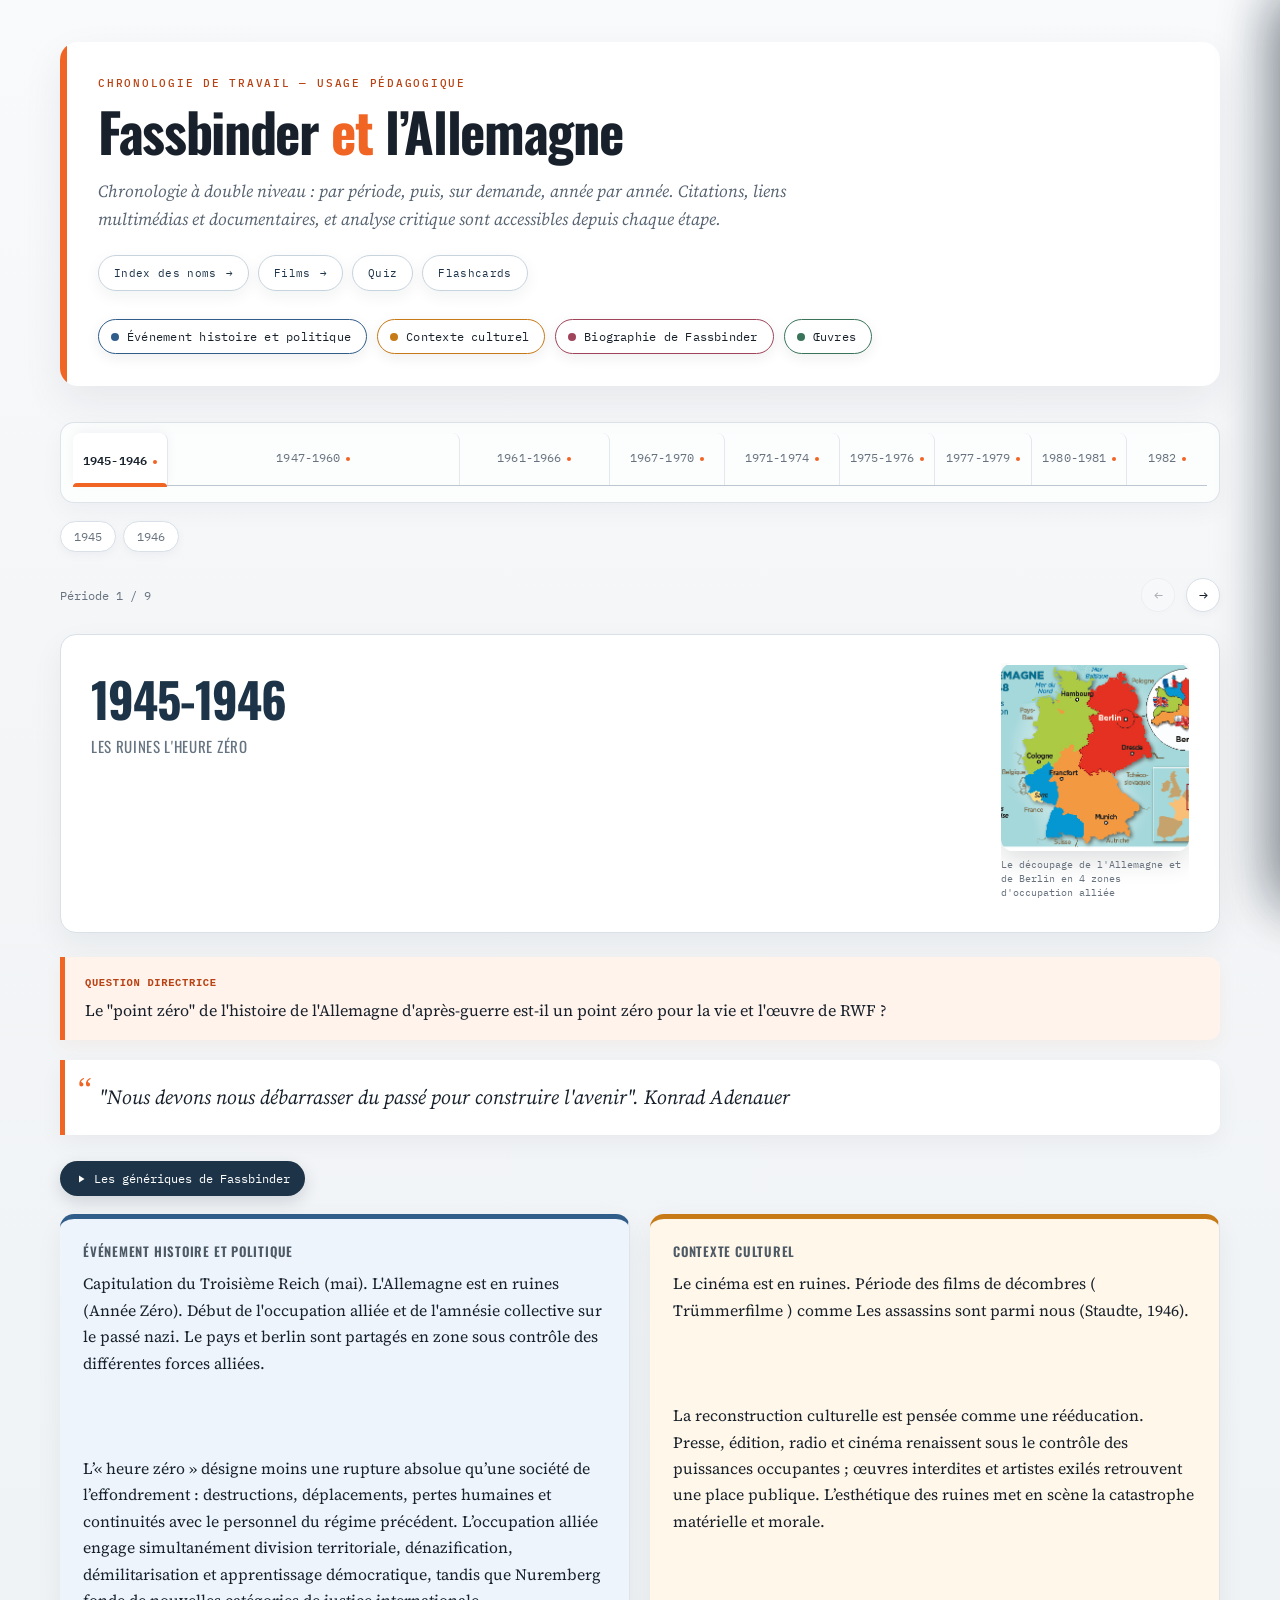
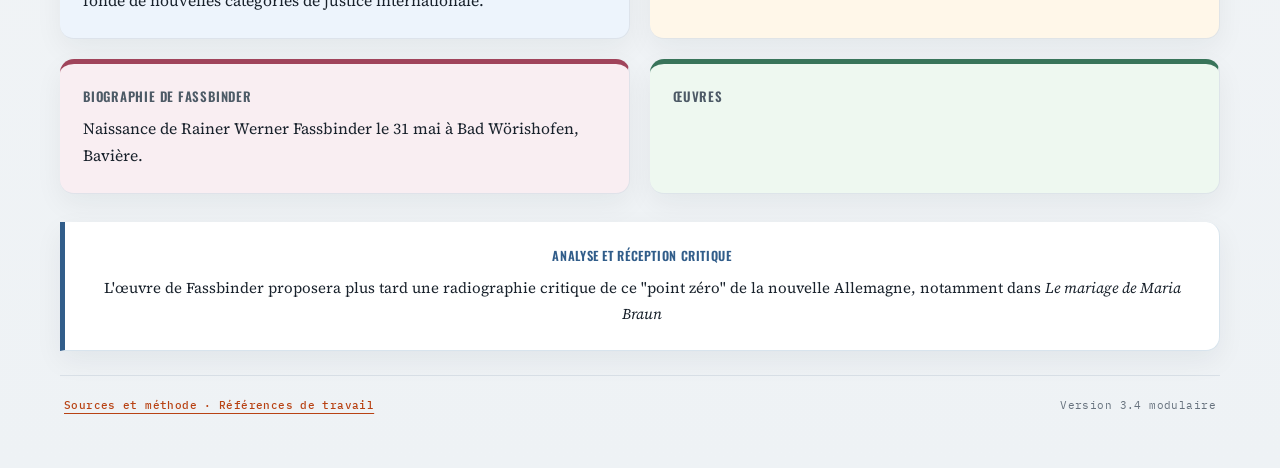
==== commit 47e7ee96: "Update index.html" ====
--- a/index.html
+++ b/index.html
@@ -15,6 +15,7 @@
   async
   src="https://gc.zgo.at/count.js">
   </script>
+  <script src="assets/js/analytics.js" defer></script>
 </head>
 <body class="is-loading">
 <div class="app-loader" id="appLoader" role="status" aria-live="polite">
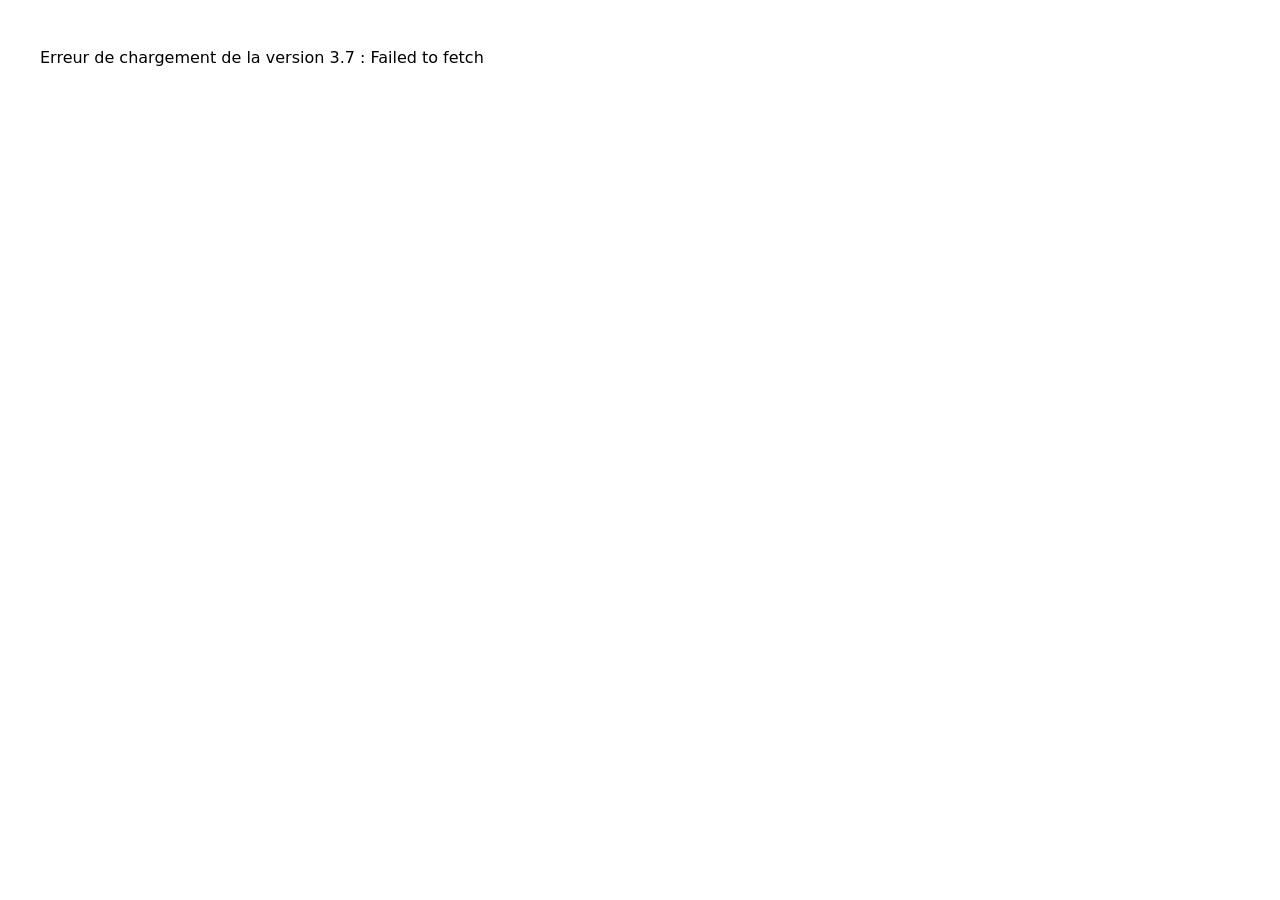
==== commit a50a2805: "Add files via upload" ====
--- a/index.html
+++ b/index.html
@@ -1,134 +1,482 @@
 <!DOCTYPE html>
 <html lang="fr">
 <head>
-<!-- BUILD V3.4-MULTI-LIST-READER -->
 <meta charset="UTF-8">
 <meta name="viewport" content="width=device-width, initial-scale=1.0">
-<meta name="robots" content="noindex, nofollow">
-<title>Fassbinder Explorer — Version 3.4</title>
-<link rel="preconnect" href="https://fonts.googleapis.com">
-<link rel="preconnect" href="https://fonts.gstatic.com" crossorigin>
-<link href="https://fonts.googleapis.com/css2?family=Oswald:wght@400;500;600;700&family=Source+Serif+4:ital,opsz,wght@0,8..60,400;0,8..60,600;1,8..60,400;1,8..60,600&family=IBM+Plex+Mono:wght@400;500&display=swap" rel="stylesheet">
-<link rel="stylesheet" href="assets/css/style.css">
-  <script
-  data-goatcounter="https://frise-fassbinder.goatcounter.com/count"
-  async
-  src="https://gc.zgo.at/count.js">
-  </script>
-  <script src="assets/js/analytics.js" defer></script>
+<title>Chargement de Fassbinder Explorer — Version 3.7</title>
 </head>
-<body class="is-loading">
-<div class="app-loader" id="appLoader" role="status" aria-live="polite">
-  <div class="app-loader-card">
-    <p class="app-loader-kicker">Fassbinder et l’Allemagne</p>
-    <div class="app-loader-track"><span id="appLoaderBar"></span></div>
-    <p class="app-loader-message" id="appLoaderMessage">Initialisation de la chronologie…</p>
-    <div class="app-loader-detail" id="appLoaderDetail"></div>
-    <button class="app-loader-enter" id="appLoaderEnter" type="button" hidden>Accéder au site</button>
-  </div>
-</div>
-<div class="wrap" id="appWrap" aria-hidden="true">
-
-  <header>
-    <p class="eyebrow">Chronologie de travail — usage pédagogique</p>
-    <h1>Fassbinder <span>et</span> l’Allemagne</h1>
-    <p class="subtitle">Chronologie à double niveau : par période, puis, sur demande, année par année. Citations, liens multimédias et documentaires, et analyse critique sont accessibles depuis chaque étape.</p>
-    <div class="module-buttons">
-      <button class="people-index-button" id="peopleIndexButton" type="button">Index des noms <span aria-hidden="true">→</span></button>
-      <button class="film-index-button" id="filmIndexButton" type="button">Films <span aria-hidden="true">→</span></button>
-    <button class="learning-tool-button" id="quizOpen" type="button">Quiz</button><button class="learning-tool-button" id="flashOpen" type="button">Flashcards</button></div>
-
-    <div class="legend" id="legend"></div>
-  </header>
-
-  <div class="spine-wrap">
-    <div class="spine" id="spine"></div>
-  </div>
-
-  <div class="drilldown" id="drilldown"></div>
-
-  <div class="navrow">
-    <div class="position" id="position">Période 1 / 9</div>
-    <div class="arrows">
-      <button id="prevBtn" aria-label="Précédent">←</button>
-      <button id="nextBtn" aria-label="Suivant">→</button>
-    </div>
-  </div>
-
-  <section>
-    <div class="panel-head">
-      <div class="panel-head-main">
-        <div class="timecode" id="timecode">1945</div>
-        <div class="caption" id="caption"></div>
-      </div>
-      <div class="panel-head-gallery" id="panelImages" style="display:none;"></div>
-    </div>
-    <div class="period-question" id="periodQuestion" style="display:none;"></div>
-    <div class="notions" id="notions" style="display:none;"></div>
-    <div class="citation-wrap" id="citationWrap"></div>
-    <div class="video-row" id="videoRow"></div>
-    <div id="excerptRow"></div>
-    <div class="cards" id="cards"></div>
-    <div class="bubble-wrap" id="bubbleWrap"></div>
-  </section>
-
-
-
-  <div class="person-overlay" id="personOverlay" aria-hidden="true"></div>
-  <aside class="person-drawer" id="personDrawer" aria-hidden="true" aria-label="Fiche de l’entourage">
-    <button class="person-close" id="personClose" type="button" aria-label="Fermer la fiche">×</button>
-    <div id="personContent"></div>
-  </aside>
-
-  <div class="film-overlay" id="filmOverlay" aria-hidden="true"></div>
-  <aside class="film-drawer" id="filmDrawer" aria-hidden="true" aria-label="Base de données des films">
-    <button class="film-close" id="filmClose" type="button" aria-label="Fermer les films">×</button>
-    <div id="filmContent"></div>
-  </aside>
-
-  <div class="sources-overlay" id="sourcesOverlay" aria-hidden="true"></div>
-  <aside class="sources-drawer" id="sourcesDrawer" aria-hidden="true" aria-label="Références de travail">
-    <button class="sources-close" id="sourcesClose" type="button" aria-label="Fermer les références">×</button>
-    <div id="sourcesContent"></div>
-  </aside>
-
-  <details class="maintenance-panel">
-    <summary>État des données</summary>
-    <div class="maintenance-content">
-      <div class="data-state"><strong>Chronologie</strong><span class="status" id="status"></span></div>
-      <div class="data-state"><strong>Entourage</strong><span class="people-status" id="peopleStatus"></span></div>
-      <div class="data-state"><strong>Films</strong><span class="status" id="filmsStatus"></span></div>
-      <p class="maintenance-note">Les fichiers <code>RWF_Frise.xlsx</code>, <code>RWF_Entourage.xlsx</code> et <code>RWF_Films.xlsx</code> sont chargés automatiquement depuis le dépôt.</p>
-      <div class="maintenance-imports">
-        <label class="importlink" for="fileInput">Charger provisoirement un autre tableau de chronologie</label>
-        <input type="file" id="fileInput" accept=".xlsx,.xls,.xlsm,application/vnd.openxmlformats-officedocument.spreadsheetml.sheet,application/vnd.ms-excel,application/octet-stream">
-        <label class="importlink" for="peopleFileInput">Charger provisoirement un autre tableau d’entourage</label>
-        <input type="file" id="peopleFileInput" accept=".xlsx,.xls,.xlsm,application/vnd.openxmlformats-officedocument.spreadsheetml.sheet,application/vnd.ms-excel,application/octet-stream">
-        <label class="importlink" for="filmsFileInput">Charger provisoirement un autre tableau de films</label>
-        <input type="file" id="filmsFileInput" accept=".xlsx,.xls,.xlsm,application/vnd.openxmlformats-officedocument.spreadsheetml.sheet,application/vnd.ms-excel,application/octet-stream">
-      </div>
-    </div>
-  </details>
-  <footer class="site-footer">
-    <button class="sources-button" id="sourcesButton" type="button">Sources et méthode · Références de travail</button>
-    <span class="site-version">Version 3.4 modulaire</span>
-  </footer>
-</div>
-
+<body>
+<p id="v30-loader" style="font-family:system-ui,sans-serif;padding:2rem">Chargement de la version 3.7…</p>
+<script>
+(async function loadVersion30(){
+  const sourceUrl = 'https://raw.githubusercontent.com/Fhammerli/Frise-Fassbinder/43ad86c811f5e1e5841df72d5430a839d53a3450/index.html';
+
+  const learningCSS = String.raw`
+<style id="learning-tools-style">
+  .learning-tools{display:flex;align-items:center;gap:9px;flex-wrap:wrap;margin-top:22px;}
+  .learning-tools .people-index-button,.learning-tools .film-index-button,.learning-tool-button{
+    margin-top:0;display:inline-flex;align-items:center;gap:9px;padding:10px 15px;
+    border:1px solid #C7D4DE;border-radius:999px;background:#fff;color:#1D3448;
+    font-family:'IBM Plex Mono',monospace;font-size:11px;letter-spacing:.03em;
+    cursor:pointer;box-shadow:0 5px 16px rgba(20,38,52,.06);
+  }
+  .learning-tool-button:hover{border-color:var(--accent);color:var(--accent-deep);}
+  .learning-tool-button:focus-visible{outline:2px solid var(--accent);outline-offset:3px;}
+  .learning-overlay{position:fixed;inset:0;z-index:1199;background:rgba(14,27,38,.44);backdrop-filter:blur(3px);opacity:0;pointer-events:none;transition:opacity .22s ease;}
+  .learning-overlay.open{opacity:1;pointer-events:auto;}
+  .learning-drawer{position:fixed;z-index:1200;top:0;right:0;height:100vh;width:min(720px,96vw);background:#fff;box-shadow:-18px 0 55px rgba(18,32,45,.22);transform:translateX(102%);transition:transform .25s ease;overflow-y:auto;padding:28px 32px 44px;}
+  .learning-drawer.open{transform:translateX(0);}
+  .learning-close{position:sticky;top:0;margin-left:auto;display:flex;align-items:center;justify-content:center;width:38px;height:38px;border:1px solid #DCE3E8;border-radius:50%;background:#fff;color:#243A4B;font-size:23px;line-height:1;cursor:pointer;box-shadow:0 4px 14px rgba(22,40,54,.08);z-index:2;}
+  .learning-kicker{font-family:'IBM Plex Mono',monospace;font-size:10px;letter-spacing:.13em;text-transform:uppercase;color:var(--accent);margin:18px 0 8px;}
+  .learning-drawer h2{font-family:'Oswald',sans-serif;font-size:36px;line-height:1.08;margin:0;color:#1D3448;}
+  .learning-intro{color:#667481;font-size:15px;line-height:1.6;margin:10px 0 22px;}
+  .learning-toolbar{display:flex;gap:10px;align-items:center;flex-wrap:wrap;margin:0 0 22px;padding:14px;border:1px solid #DDE5EB;border-radius:12px;background:#F7F9FB;}
+  .learning-toolbar select,.learning-toolbar button,.learning-toolbar label{font-family:'IBM Plex Mono',monospace;font-size:11px;}
+  .learning-toolbar select{min-width:210px;max-width:100%;padding:9px 34px 9px 11px;border:1px solid #CAD5DE;border-radius:8px;background:#fff;color:#1D3448;}
+  .learning-action{padding:9px 13px;border:1px solid #CAD5DE;border-radius:999px;background:#fff;color:#1D3448;cursor:pointer;}
+  .learning-action.primary{border-color:var(--accent);background:var(--accent);color:#fff;}
+  .learning-file-label{padding:9px 13px;border:1px dashed #AEBCC7;border-radius:999px;background:#fff;color:#536674;cursor:pointer;}
+  .learning-file-label input{display:none;}
+  .learning-status{font-family:'IBM Plex Mono',monospace;font-size:10.5px;color:#6A7883;width:100%;}
+  .learning-status.err{color:var(--err);}.learning-status.ok{color:var(--ok);}
+  .quiz-progress{font-family:'IBM Plex Mono',monospace;font-size:10.5px;color:#6C7984;margin-bottom:9px;}
+  .quiz-card{border:1px solid #DCE4EA;border-top:5px solid var(--accent);border-radius:14px;background:#fff;padding:24px;box-shadow:0 10px 28px rgba(24,33,43,.06);}
+  .quiz-question{font-size:20px;line-height:1.45;margin:0 0 18px;color:#1D2B36;}
+  .quiz-options{display:grid;gap:10px;}
+  .quiz-option{display:flex;gap:11px;align-items:flex-start;width:100%;text-align:left;padding:13px 14px;border:1px solid #D7E0E7;border-radius:10px;background:#F9FBFC;color:#253745;cursor:pointer;font:inherit;line-height:1.45;}
+  .quiz-option:hover{border-color:#96A9B7;background:#fff;}.quiz-option.correct{border-color:#2E7D5B;background:#EDF8F2;}.quiz-option.wrong{border-color:#B34A3C;background:#FFF1EF;}
+  .quiz-option-letter{font-family:'IBM Plex Mono',monospace;font-size:10px;font-weight:600;color:#526876;flex:none;margin-top:3px;}
+  .quiz-feedback{margin-top:16px;padding:14px 16px;border-left:4px solid #315D8A;background:#EEF5FA;border-radius:0 9px 9px 0;line-height:1.55;}
+  .quiz-nav{display:flex;justify-content:space-between;gap:10px;margin-top:18px;}
+  .quiz-summary{padding:22px;border:1px solid #DCE4EA;border-radius:14px;background:#F7F9FB;text-align:center;}
+  .quiz-score{font-family:'Oswald',sans-serif;font-size:42px;color:var(--accent);margin:4px 0;}
+  .flashcard-wrap{perspective:1200px;margin:6px 0 18px;}
+  .flashcard{position:relative;min-height:330px;transform-style:preserve-3d;transition:transform .5s ease;cursor:pointer;}
+  .flashcard.flipped{transform:rotateY(180deg);}
+  .flash-face{position:absolute;inset:0;backface-visibility:hidden;border:1px solid #DCE4EA;border-top:5px solid #315D8A;border-radius:16px;background:#fff;box-shadow:0 14px 34px rgba(24,33,43,.09);padding:30px;display:flex;flex-direction:column;justify-content:center;align-items:center;text-align:center;}
+  .flash-face.back{transform:rotateY(180deg);border-top-color:var(--accent);background:#FFF8F3;}
+  .flash-label{font-family:'IBM Plex Mono',monospace;font-size:10px;letter-spacing:.12em;text-transform:uppercase;color:#687885;margin-bottom:16px;}
+  .flash-text{font-size:23px;line-height:1.45;color:#1D2B36;white-space:pre-line;}
+  .flash-hint{font-family:'IBM Plex Mono',monospace;font-size:10px;color:#85919A;margin-top:20px;}
+  .flash-controls{display:flex;justify-content:center;align-items:center;gap:10px;flex-wrap:wrap;}
+  .flash-counter{font-family:'IBM Plex Mono',monospace;font-size:10.5px;color:#6C7984;min-width:96px;text-align:center;}
+  .learning-empty{padding:22px;border:1px dashed #B9C5CE;border-radius:12px;background:#F7F9FB;color:#60717E;line-height:1.6;}
+  @media(max-width:720px){.learning-drawer{padding:20px 18px 36px}.learning-drawer h2{font-size:31px}.flashcard{min-height:300px}.flash-face{padding:23px}.flash-text{font-size:20px}.quiz-card{padding:19px}}
+</style>`;
+
+  const learningHTML = String.raw`
 <div class="learning-overlay" id="learningOverlay" aria-hidden="true"></div>
 <aside class="learning-drawer" id="learningDrawer" aria-hidden="true" aria-label="Outils de révision">
   <button type="button" class="learning-close" id="learningClose" aria-label="Fermer">×</button>
   <div id="learningContent"></div>
-</aside>
-
-<script src="assets/vendor/xlsx.full.min.js"></script>
-<script src="assets/js/data-loader.js"></script>
-<script src="assets/js/normalizer.js"></script>
-<script src="assets/js/validator.js"></script>
-<script src="assets/js/views/timeline.js"></script>
-<script src="assets/js/views/films.js"></script>
-<script src="assets/js/views/people.js"></script>
-<script src="assets/js/router.js"></script>
-<script src="assets/js/app.js"></script>
+</aside>`;
+
+  let learningJS = String.raw`
+<script id="learning-tools-script">
+(function(){
+'use strict';
+const DEFAULT_QUIZ_FILES=[
+  {file:'RWF_Quiz.csv',label:'Quiz œuvre'},
+  {file:'RWF_Quiz2.csv',label:'Quiz histoire de l’Allemagne'},
+  {file:'RWF-Quiz3.csv',label:'Quiz histoire du Nouveau cinéma allemand'}
+];
+const DEFAULT_FLASHCARD_FILES=['RWF_Flashcards.csv'];
+const FLASH_ALL='__ALL_FLASHCARDS__';
+const FLASH_UNTHEMED='__NO_THEME__';
+const state={quizSets:new Map(),flashSets:new Map(),quiz:null,flash:null};
+const overlay=document.getElementById('learningOverlay');
+const drawer=document.getElementById('learningDrawer');
+const content=document.getElementById('learningContent');
+const closeBtn=document.getElementById('learningClose');
+const normKey=s=>(s||'').toString().normalize('NFD').replace(/[\u0300-\u036f]/g,'').toLowerCase().replace(/[^a-z0-9]+/g,' ').trim();
+const text=v=>v==null?'':String(v).trim();
+const escapeHTML=s=>String(s??'').replace(/[&<>'"]/g,c=>({'&':'&amp;','<':'&lt;','>':'&gt;',"'":'&#39;','"':'&quot;'}[c]));
+function field(row,aliases){
+  const entries=Object.entries(row);
+
+  // Priorité à la correspondance exacte des en-têtes.
+  // Cela distingue impérativement Option A, Option B, Option C et Option D.
+  for(const alias of aliases){
+    const exact=entries.find(([key])=>text(key).toLowerCase()===text(alias).toLowerCase());
+    if(exact&&text(exact[1]))return text(exact[1]);
+  }
+
+  // Repli tolérant pour les accents et variantes typographiques.
+  for(const alias of aliases){
+    const target=normKey(alias);
+    const found=entries.find(([key])=>normKey(key)===target);
+    if(found&&text(found[1]))return text(found[1]);
+  }
+  return '';
+}
+function parseDelimited(raw){
+  if(!window.XLSX) throw new Error('Le lecteur CSV n’est pas disponible.');
+  let cleaned=String(raw||'').replace(/^\uFEFF/,'');
+  const lines=cleaned.split(/\r?\n/);
+  // Certains exports NotebookLM ajoutent le nom du fichier avant l'en-tête Front;Back.
+  if(lines.length>1 && !/[;,\t]/.test(lines[0]) && /^(front|recto)[;,\t](back|verso)/i.test(lines[1].trim())){
+    cleaned=lines.slice(1).join('\n');
+  }
+  const wb=XLSX.read(cleaned,{type:'string',raw:false});
+  const ws=wb.Sheets[wb.SheetNames[0]];
+  return XLSX.utils.sheet_to_json(ws,{defval:'',raw:false});
+}
+function splitOptions(value){return text(value).split(/\\s*(?:\\||;|\\n)\\s*/).map(text).filter(Boolean);}
+function answerIndex(answer,options){
+  const a=text(answer); if(!a)return -1;
+  const letter=a.match(/^\s*([A-Za-z])(?:\s*[.):-]|\s+)/);
+  if(letter){const i=letter[1].toUpperCase().charCodeAt(0)-65;if(i>=0&&i<options.length)return i;}
+  if(/^[A-Za-z]$/.test(a)){const i=a.toUpperCase().charCodeAt(0)-65;if(i>=0&&i<options.length)return i;}
+  const number=a.match(/^\s*(\d+)(?:\s*[.):-]|\s+)/);
+  if(number){const i=Number(number[1])-1;if(i>=0&&i<options.length)return i;}
+  if(/^\d+$/.test(a)){const i=Number(a)-1;if(i>=0&&i<options.length)return i;}
+  const exact=options.findIndex(o=>normKey(o)===normKey(a));
+  if(exact>=0)return exact;
+  return options.findIndex(o=>normKey(a).endsWith(normKey(o)));
+}
+function shuffledCopy(items){
+  const copy=items.slice();
+  for(let i=copy.length-1;i>0;i--){
+    const j=Math.floor(Math.random()*(i+1));
+    [copy[i],copy[j]]=[copy[j],copy[i]];
+  }
+  return copy;
+}
+function quizRows(rows,fallback){
+  const out=[];
+  rows.forEach((row,i)=>{
+    const question=field(row,['Question','Enoncé','Énoncé','Intitulé']);
+    if(!question)return;
+
+    const group=field(row,['Quiz','Quizz','Groupe','Série','Serie','Thème','Theme'])||fallback;
+
+    // Le format NotebookLM comporte exactement quatre colonnes :
+    // Option A, Option B, Option C et Option D.
+    const options=[
+      field(row,['Option A','Réponse A','Reponse A','Choix A']),
+      field(row,['Option B','Réponse B','Reponse B','Choix B']),
+      field(row,['Option C','Réponse C','Reponse C','Choix C']),
+      field(row,['Option D','Réponse D','Reponse D','Choix D'])
+    ];
+
+    // Ne jamais utiliser la colonne « # » comme proposition de réponse.
+    if(options.some(option=>!option)){
+      console.warn('Question ignorée : les quatre options A à D sont requises, ligne '+(i+2),row);
+      return;
+    }
+
+    const answer=field(row,['Correct Answer','Bonne réponse','Bonne reponse','Réponse correcte','Reponse correcte','Correct','Solution']);
+    const correct=answerIndex(answer,options);
+
+    if(correct<0){
+      console.warn('Question ignorée : Correct Answer non reconnue, ligne '+(i+2),row);
+      return;
+    }
+
+    out.push({
+      group,
+      question,
+      options,
+      correct,
+      explanation:field(row,['Rationale','Explication','Commentaire','Justification','Correction']),
+      category:field(row,['Catégorie','Categorie','Notion','Chapitre']),
+      hint:field(row,['Hint','Indice','Aide'])
+    });
+  });
+  return out;
+}
+function flashRows(rows,fallback){
+  const out=[];
+  rows.forEach(row=>{
+    // Le fichier RWF_Flashcards.csv utilise les en-têtes Front et Back.
+    const front=field(row,['Front','Recto','Question','Terme','Face A','Avant']);
+    const back=field(row,['Back','Verso','Réponse','Reponse','Définition','Definition','Face B','Arrière','Arriere']);
+    if(!front||!back)return;
+    out.push({
+      group:field(row,['Jeu','Deck','Paquet','Groupe','Série','Serie','Thème','Theme'])||FLASH_UNTHEMED,
+      front,
+      back,
+      category:field(row,['Catégorie','Categorie','Notion','Chapitre']),
+      hint:field(row,['Hint','Indice','Aide'])
+    });
+  });
+  return out;
+}
+function addToMap(map,items){items.forEach(item=>{if(!map.has(item.group))map.set(item.group,[]);map.get(item.group).push(item);});}
+async function loadURL(source,type){
+  const url=typeof source==='string'?source:source.file;
+  const publicLabel=typeof source==='string'?'':source.label;
+  try{
+    const r=await fetch(url,{cache:'no-store'});
+    if(!r.ok)return false;
+    const raw=await r.text();
+    const rows=parseDelimited(raw);
+    const fallback=publicLabel||url.split('/').pop().replace(/\.csv$/i,'').replace(/[_-]+/g,' ');
+    let items=type==='quiz'?quizRows(rows,fallback):flashRows(rows,fallback);
+    if(type==='quiz'&&publicLabel){
+      items=items.map(item=>({...item,group:publicLabel}));
+    }
+    if(!items.length)return false;
+    addToMap(type==='quiz'?state.quizSets:state.flashSets,items);
+    return true;
+  }catch(err){
+    console.warn('Fichier non chargé : '+url,err);
+    return false;
+  }
+}
+function injectButtons(){
+  let bar=document.querySelector('.module-buttons');
+  if(!bar){
+    const header=document.querySelector('header');
+    if(!header)return setTimeout(injectButtons,100);
+    bar=document.createElement('div');
+    bar.className='module-buttons learning-tools';
+    const legend=header.querySelector('.legend');
+    header.insertBefore(bar,legend||null);
+  } else {
+    bar.classList.add('learning-tools');
+  }
+
+  let quiz=document.getElementById('quizOpen');
+  if(!quiz){
+    quiz=document.createElement('button');
+    quiz.type='button';
+    quiz.id='quizOpen';
+    quiz.className='learning-tool-button';
+    quiz.textContent='Quiz';
+    quiz.setAttribute('onclick','window.__openFassbinderQuiz && window.__openFassbinderQuiz()');
+    bar.appendChild(quiz);
+  }
+  quiz.onclick=openQuiz;
+
+  let flash=document.getElementById('flashOpen');
+  if(!flash){
+    flash=document.createElement('button');
+    flash.type='button';
+    flash.id='flashOpen';
+    flash.className='learning-tool-button';
+    flash.textContent='Flashcards';
+    flash.setAttribute('onclick','window.__openFassbinderFlashcards && window.__openFassbinderFlashcards()');
+    bar.appendChild(flash);
+  }
+  flash.onclick=openFlash;
+}
+function openDrawer(){drawer.classList.add('open');overlay.classList.add('open');drawer.setAttribute('aria-hidden','false');overlay.setAttribute('aria-hidden','false');document.body.style.overflow='hidden';}
+function closeDrawer(){drawer.classList.remove('open');overlay.classList.remove('open');drawer.setAttribute('aria-hidden','true');overlay.setAttribute('aria-hidden','true');document.body.style.overflow='';}
+closeBtn.addEventListener('click',closeDrawer);overlay.addEventListener('click',closeDrawer);document.addEventListener('keydown',e=>{if(e.key==='Escape'&&drawer.classList.contains('open'))closeDrawer();});
+function setOptions(select,map){select.innerHTML=[...map.keys()].map(k=>'<option value="'+escapeHTML(k)+'">'+escapeHTML(k)+'</option>').join('');}
+function setFlashOptions(select,map){const options=['<option value="'+FLASH_ALL+'">Toutes les cartes — aléatoire</option>'];for(const key of map.keys()){const label=key===FLASH_UNTHEMED?'Sans thème défini':key;options.push('<option value="'+escapeHTML(key)+'">'+escapeHTML(label)+'</option>');}select.innerHTML=options.join('');}
+function allFlashcards(){return [...state.flashSets.values()].flat();}
+function statusEl(msg,cls=''){return '<div class="learning-status '+cls+'">'+escapeHTML(msg)+'</div>';}
+function quizShell(){
+  content.innerHTML=
+    '<p class="learning-kicker">Réviser et vérifier ses connaissances</p>'+
+    '<h2>Quiz</h2>'+
+    '<p class="learning-intro">Choisissez un quiz thématique. Seuls les quiz dont le fichier CSV est disponible apparaissent dans la liste.</p>'+
+    '<div class="learning-toolbar">'+
+      '<select id="quizSet" aria-label="Choisir un quiz"></select>'+
+      '<button class="learning-action primary" id="quizStart" type="button">Commencer en ordre aléatoire</button>'+
+      '<button class="learning-action" id="quizShuffle" type="button">Remélanger</button>'+
+    '</div>'+
+    '<div id="quizStage"></div>';
+
+  const select=content.querySelector('#quizSet');
+  setOptions(select,state.quizSets);
+
+  const startButton=content.querySelector('#quizStart');
+  const shuffleButton=content.querySelector('#quizShuffle');
+  const hasQuiz=state.quizSets.size>0;
+
+  startButton.disabled=!hasQuiz;
+  shuffleButton.disabled=!hasQuiz;
+  startButton.onclick=()=>startQuiz(select.value,true);
+  shuffleButton.onclick=()=>startQuiz(select.value,true);
+
+  renderQuizEmpty();
+}
+function renderQuizEmpty(){
+  const stage=content.querySelector('#quizStage');
+  if(!stage)return;
+  stage.innerHTML=state.quizSets.size
+    ? '<div class="learning-empty">Sélectionnez un quiz puis cliquez sur « Commencer ».</div>'
+    : '<div class="learning-empty">Aucun quiz n’est actuellement disponible.</div>';
+}
+function startQuiz(name,shuffle=true){const source=state.quizSets.get(name)||[];const questions=(shuffle?shuffledCopy(source):source.slice()).map(q=>({...q,options:[...q.options]}));state.quiz={name,questions,index:0,score:0,answered:false,shuffle};renderQuizQuestion();}
+function renderQuizQuestion(){
+  const stage=content.querySelector('#quizStage'),qz=state.quiz;
+  if(!stage||!qz)return;
+  if(qz.index>=qz.questions.length)return renderQuizSummary();
+
+  const q=qz.questions[qz.index];
+  const hintBlock=q.hint
+    ? '<div class="quiz-hint-zone"><button class="learning-action" type="button" id="quizHintButton">Afficher l’indice</button><div id="quizHint" class="quiz-feedback" hidden>'+escapeHTML(q.hint)+'</div></div>'
+    : '';
+
+  stage.innerHTML=
+    '<div class="quiz-progress">Question '+(qz.index+1)+' / '+qz.questions.length+(q.category?' · '+escapeHTML(q.category):'')+'</div>'+
+    '<article class="quiz-card">'+
+      '<h3 class="quiz-question">'+escapeHTML(q.question)+'</h3>'+
+      hintBlock+
+      '<div class="quiz-options">'+q.options.map((o,i)=>
+        '<button class="quiz-option" type="button" data-answer="'+i+'">'+
+          '<span class="quiz-option-letter">'+String.fromCharCode(65+i)+'</span>'+
+          '<span>'+escapeHTML(o)+'</span>'+
+        '</button>'
+      ).join('')+'</div>'+
+      '<div id="quizFeedback"></div>'+
+      '<div class="quiz-nav">'+
+        '<button class="learning-action" type="button" id="quizRestart">Recommencer</button>'+
+        '<button class="learning-action primary" type="button" id="quizNext" disabled>'+
+          (qz.index===qz.questions.length-1?'Voir le résultat':'Question suivante')+
+        '</button>'+
+      '</div>'+
+    '</article>';
+
+  stage.querySelectorAll('[data-answer]').forEach(btn=>btn.onclick=()=>answerQuiz(Number(btn.dataset.answer)));
+
+  const hintButton=stage.querySelector('#quizHintButton');
+  if(hintButton){
+    hintButton.onclick=()=>{
+      const hint=stage.querySelector('#quizHint');
+      hint.hidden=false;
+      hintButton.hidden=true;
+    };
+  }
+
+  stage.querySelector('#quizRestart').onclick=()=>startQuiz(qz.name,qz.shuffle);
+  stage.querySelector('#quizNext').onclick=()=>{
+    qz.index++;
+    qz.answered=false;
+    renderQuizQuestion();
+  };
+}
+function answerQuiz(choice){const qz=state.quiz;if(!qz||qz.answered)return;qz.answered=true;const q=qz.questions[qz.index];if(choice===q.correct)qz.score++;content.querySelectorAll('[data-answer]').forEach((b,i)=>{b.disabled=true;if(i===q.correct)b.classList.add('correct');else if(i===choice)b.classList.add('wrong');});content.querySelector('#quizFeedback').innerHTML='<div class="quiz-feedback"><strong>'+(choice===q.correct?'Bonne réponse.':'Réponse incorrecte.')+'</strong>'+(q.explanation?'<br>'+escapeHTML(q.explanation):'')+'</div>';content.querySelector('#quizNext').disabled=false;}
+function renderQuizSummary(){const stage=content.querySelector('#quizStage'),qz=state.quiz;const pct=Math.round((qz.score/qz.questions.length)*100);stage.innerHTML='<div class="quiz-summary"><p class="learning-kicker">Résultat</p><div class="quiz-score">'+qz.score+' / '+qz.questions.length+'</div><p>'+pct+' % de réponses correctes</p><button class="learning-action primary" type="button" id="quizAgain">Recommencer ce quiz</button></div>';stage.querySelector('#quizAgain').onclick=()=>startQuiz(qz.name,qz.shuffle);}
+function flashShell(){
+  content.innerHTML=
+    '<p class="learning-kicker">Mémoriser par rappel actif</p>'+
+    '<h2>Flashcards</h2>'+
+    '<p class="learning-intro">Cliquez sur la carte pour la retourner. Le fichier maître utilise la colonne « Thème ». Vous pouvez choisir un thème, les cartes sans thème défini, ou toutes les cartes pour un entraînement totalement aléatoire.</p>'+
+    '<div class="learning-toolbar">'+
+      '<select id="flashSet" aria-label="Choisir un jeu de flashcards"></select>'+
+      '<button class="learning-action primary" id="flashStart" type="button">Ouvrir en ordre aléatoire</button>'+
+      '<button class="learning-action" id="flashShuffle" type="button">Remélanger</button>'+
+      '<div id="flashStatus" class="learning-status"></div>'+
+    '</div>'+
+    '<div id="flashStage"></div>';
+
+  const select=content.querySelector('#flashSet');
+  setFlashOptions(select,state.flashSets);
+
+  const startButton=content.querySelector('#flashStart');
+  const shuffleButton=content.querySelector('#flashShuffle');
+  const hasFlashcards=state.flashSets.size>0;
+
+  startButton.disabled=!hasFlashcards;
+  shuffleButton.disabled=!hasFlashcards;
+
+  startButton.onclick=()=>startFlash(select.value,true);
+  shuffleButton.onclick=()=>startFlash(select.value,true);
+
+  renderFlashEmpty();
+}
+function renderFlashEmpty(){
+  const stage=content.querySelector('#flashStage');
+  if(!stage)return;
+  stage.innerHTML=state.flashSets.size
+    ? '<div class="learning-empty">Sélectionnez un jeu puis cliquez sur « Ouvrir ».</div>'
+    : '<div class="learning-empty">Aucun jeu de flashcards n’est actuellement disponible.</div>';
+}
+function startFlash(name,shuffle=true){const source=name===FLASH_ALL?allFlashcards():(state.flashSets.get(name)||[]);const cards=(shuffle?shuffledCopy(source):source.slice()).map(c=>({...c}));const label=name===FLASH_ALL?'Toutes les cartes':(name===FLASH_UNTHEMED?'Sans thème défini':name);state.flash={name:label,cards,index:0,shuffle};renderFlashCard();}
+function renderFlashCard(){const stage=content.querySelector('#flashStage'),fs=state.flash;if(!stage||!fs||!fs.cards.length)return renderFlashEmpty();const c=fs.cards[fs.index];stage.innerHTML='<div class="quiz-progress">'+escapeHTML(fs.name)+(c.category?' · '+escapeHTML(c.category):'')+'</div><div class="flashcard-wrap"><div class="flashcard" id="flashCard" tabindex="0" role="button" aria-label="Retourner la carte"><div class="flash-face front"><div class="flash-label">Question</div><div class="flash-text">'+escapeHTML(c.front)+'</div><div class="flash-hint">Cliquer pour afficher la réponse</div></div><div class="flash-face back"><div class="flash-label">Réponse</div><div class="flash-text">'+escapeHTML(c.back)+'</div><div class="flash-hint">Cliquer pour revenir à la question</div></div></div></div><div class="flash-controls"><button class="learning-action" id="flashPrev" type="button">← Précédente</button><span class="flash-counter">'+(fs.index+1)+' / '+fs.cards.length+'</span><button class="learning-action primary" id="flashNext" type="button">Suivante →</button></div>';
+  const card=stage.querySelector('#flashCard');const flip=()=>card.classList.toggle('flipped');card.onclick=flip;card.onkeydown=e=>{if(e.key==='Enter'||e.key===' '){e.preventDefault();flip();}};stage.querySelector('#flashPrev').onclick=()=>{fs.index=(fs.index-1+fs.cards.length)%fs.cards.length;renderFlashCard();};stage.querySelector('#flashNext').onclick=()=>{fs.index=(fs.index+1)%fs.cards.length;renderFlashCard();};}
+async function importFiles(files,type){const map=type==='quiz'?state.quizSets:state.flashSets;let added=0,ignored=0;for(const file of files){try{const raw=await file.text();const rows=parseDelimited(raw);const fallback=file.name.replace(/\\.csv$/i,'').replace(/[_-]+/g,' ');const items=type==='quiz'?quizRows(rows,fallback):flashRows(rows,fallback);if(items.length){addToMap(map,items);added+=items.length;}else ignored++;}catch(err){console.error(err);ignored++;}}
+  if(type==='quiz'){quizShell();content.querySelector('#quizStatus').textContent=added+' question(s) ajoutée(s)'+(ignored?' · '+ignored+' fichier(s) sans ligne reconnue':'');content.querySelector('#quizStatus').className='learning-status '+(added?'ok':'err');}
+  else{flashShell();content.querySelector('#flashStatus').textContent=added+' carte(s) ajoutée(s)'+(ignored?' · '+ignored+' fichier(s) sans ligne reconnue':'');content.querySelector('#flashStatus').className='learning-status '+(added?'ok':'err');}}
+function openQuiz(){quizShell();openDrawer();}
+function openFlash(){flashShell();openDrawer();}
+
+window.__openFassbinderQuiz=openQuiz;
+window.__openFassbinderFlashcards=openFlash;
+
+document.addEventListener('click',function(event){
+  const quizButton=event.target.closest && event.target.closest('#quizOpen');
+  if(quizButton){
+    event.preventDefault();
+    openQuiz();
+    return;
+  }
+  const flashButton=event.target.closest && event.target.closest('#flashOpen');
+  if(flashButton){
+    event.preventDefault();
+    openFlash();
+  }
+});
+
+Promise.all([...DEFAULT_QUIZ_FILES.map(f=>loadURL(f,'quiz')),...DEFAULT_FLASHCARD_FILES.map(f=>loadURL(f,'flash'))]).finally(injectButtons);
+injectButtons();
+})();
+<\/script>`;
+  const scriptEnd='<'+'/script>';
+  learningJS = learningJS.replaceAll('<\\/script>', scriptEnd);
+
+  try{
+    const response=await fetch(sourceUrl,{cache:'no-store'});
+    if(!response.ok)throw new Error('Version 2.7 inaccessible ('+response.status+')');
+    let source=await response.text();
+    source=source.replaceAll('Version 2.7','Version 3.7');
+
+    // V2.9 : insertion statique et robuste des deux nouveaux modules dans la barre existante.
+    source=source.replace(
+      /(<div class="module-buttons">[\s\S]*?<\/div>)/,
+      function(block){
+        if(block.includes('id="quizOpen"')) return block;
+        return block.replace(
+          '</div>',
+          '<button class="learning-tool-button" id="quizOpen" type="button" onclick="window.__openFassbinderQuiz && window.__openFassbinderQuiz()">Quiz</button>'+
+          '<button class="learning-tool-button" id="flashOpen" type="button" onclick="window.__openFassbinderFlashcards && window.__openFassbinderFlashcards()">Flashcards</button>'+
+          '</div>'
+        );
+      }
+    );
+
+    // V2.8 conservée : lecture robuste de plusieurs liens dans une cellule de la frise.
+    let v28Override = `<script id="v28-multilinks-fix">
+parseLinksCell = function(ws,r,c,cellText){
+  const cell=ws[XLSX.utils.encode_cell({r,c})];
+  const nativeUrl=(cell && cell.l && cell.l.Target) ? cell.l.Target.trim() : '';
+  const chunks=(cellText||'').split(/[;\n]/).map(s=>s.trim()).filter(Boolean);
+  if(!chunks.length){
+    if(!nativeUrl) return [];
+    const kind=classifyLinkKind(nativeUrl);
+    return [{url:nativeUrl,kind,customLabel:false,label:defaultLinkLabel(kind,0,1)}];
+  }
+  const links=[];
+  chunks.forEach((chunk,i)=>{
+    const pipeIdx=chunk.indexOf('|');
+    let label='',url='';
+    if(pipeIdx>-1){ label=chunk.slice(0,pipeIdx).trim(); url=chunk.slice(pipeIdx+1).trim(); }
+    else if(/^(https?:\/\/|www\.)/i.test(chunk)){ url=chunk; }
+    else if(i===0 && nativeUrl){ label=chunk; url=nativeUrl; }
+    else { console.warn('Lien non identifié dans la frise : « '+chunk+' ». Utilisez « Libellé|https://adresse » pour les liens supplémentaires.'); return; }
+    if(/^www\./i.test(url)) url='https://'+url;
+    if(!url) return;
+    const kind=classifyLinkKind(url);
+    links.push({url,kind,customLabel:Boolean(label),label:label || defaultLinkLabel(kind,links.length,chunks.length)});
+  });
+  return links;
+};
+<\/script>`;
+    v28Override = v28Override.replaceAll('<\\/script>', scriptEnd);
+    if(!source.includes('</head>')||!source.includes('</body>'))throw new Error('Structure HTML de la version 2.7 non reconnue.');
+    source=source.replace('</head>',learningCSS+'\n</head>');
+    source=source.replace('</body>',v28Override+'\n'+learningHTML+'\n'+learningJS+'\n</body>');
+    document.open();document.write(source);document.close();
+  }catch(error){
+    document.getElementById('v30-loader').textContent='Erreur de chargement de la version 3.7 : '+error.message;
+    console.error(error);
+  }
+})();
+</script>
 </body>
 </html>
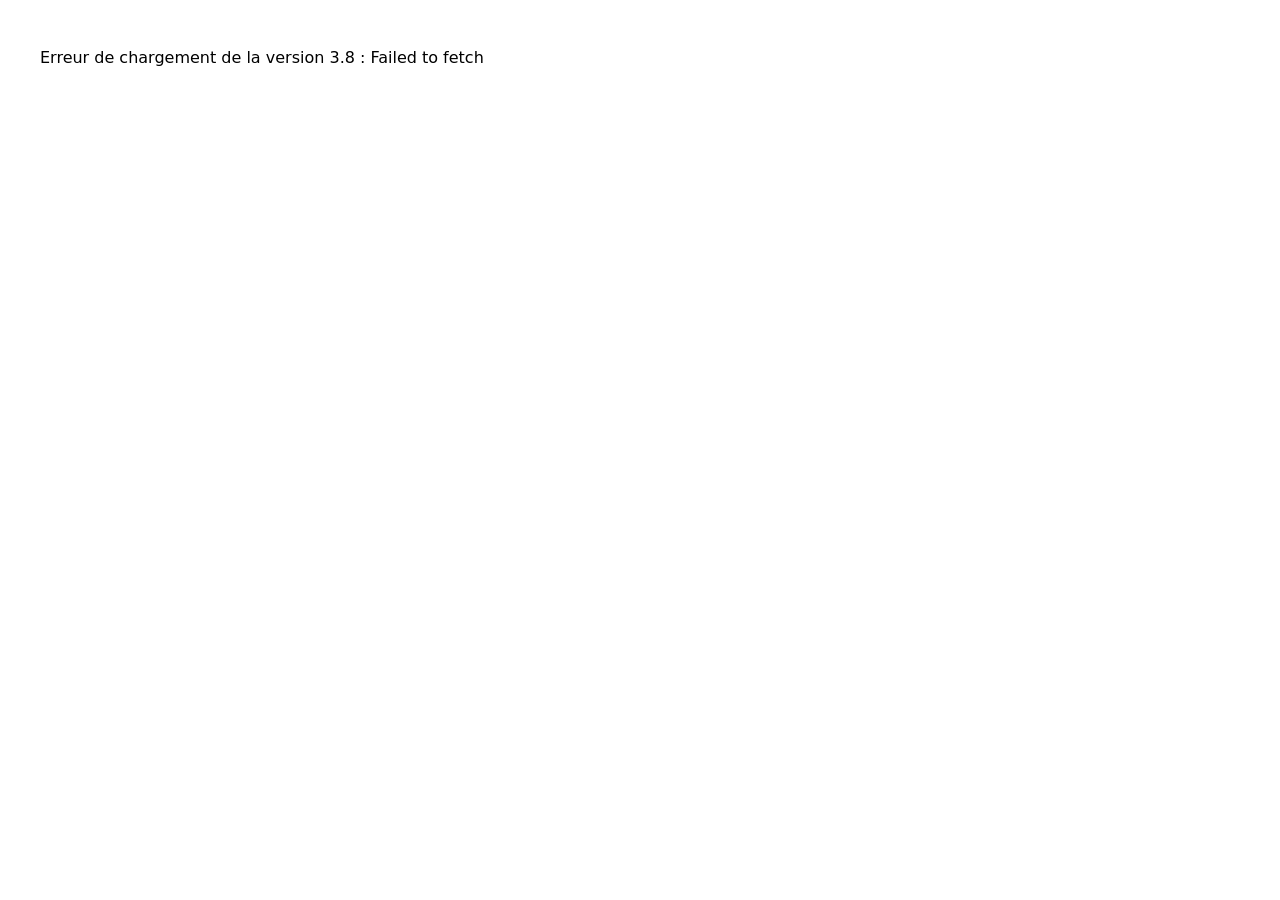
==== commit a83797d5: "Add files via upload" ====
--- a/index.html
+++ b/index.html
@@ -3,10 +3,10 @@
 <head>
 <meta charset="UTF-8">
 <meta name="viewport" content="width=device-width, initial-scale=1.0">
-<title>Chargement de Fassbinder Explorer — Version 3.7</title>
+<title>Chargement de Fassbinder Explorer — Version 3.8</title>
 </head>
 <body>
-<p id="v30-loader" style="font-family:system-ui,sans-serif;padding:2rem">Chargement de la version 3.7…</p>
+<p id="v30-loader" style="font-family:system-ui,sans-serif;padding:2rem">Chargement de la version 3.8 corrigée…</p>
 <script>
 (async function loadVersion30(){
   const sourceUrl = 'https://raw.githubusercontent.com/Fhammerli/Frise-Fassbinder/43ad86c811f5e1e5841df72d5430a839d53a3450/index.html';
@@ -88,38 +88,55 @@
 const drawer=document.getElementById('learningDrawer');
 const content=document.getElementById('learningContent');
 const closeBtn=document.getElementById('learningClose');
-const normKey=s=>(s||'').toString().normalize('NFD').replace(/[\u0300-\u036f]/g,'').toLowerCase().replace(/[^a-z0-9]+/g,' ').trim();
-const text=v=>v==null?'':String(v).trim();
-const escapeHTML=s=>String(s??'').replace(/[&<>'"]/g,c=>({'&':'&amp;','<':'&lt;','>':'&gt;',"'":'&#39;','"':'&quot;'}[c]));
+const normKey=s=>String(s??'').replace(/^\uFEFF/,'').normalize('NFD').replace(/[\u0300-\u036f]/g,'').toLowerCase().replace(/[^a-z0-9]+/g,' ').trim();
+const text=v=>v==null?'':String(v).replace(/^\uFEFF/,'').trim();
+const escapeHTML=s=>String(s??'').replace(/[&<>'\"]/g,c=>({'&':'&amp;','<':'&lt;','>':'&gt;',"'":'&#39;',"\"":'&quot;'}[c]));
 function field(row,aliases){
   const entries=Object.entries(row);
-
-  // Priorité à la correspondance exacte des en-têtes.
-  // Cela distingue impérativement Option A, Option B, Option C et Option D.
   for(const alias of aliases){
-    const exact=entries.find(([key])=>text(key).toLowerCase()===text(alias).toLowerCase());
-    if(exact&&text(exact[1]))return text(exact[1]);
-  }
-
-  // Repli tolérant pour les accents et variantes typographiques.
+    const target=text(alias).toLowerCase();
+    const exact=entries.find(([key])=>text(key).toLowerCase()===target);
+    if(exact && text(exact[1])!=='') return text(exact[1]);
+  }
   for(const alias of aliases){
     const target=normKey(alias);
     const found=entries.find(([key])=>normKey(key)===target);
-    if(found&&text(found[1]))return text(found[1]);
+    if(found && text(found[1])!=='') return text(found[1]);
   }
   return '';
 }
 function parseDelimited(raw){
-  if(!window.XLSX) throw new Error('Le lecteur CSV n’est pas disponible.');
-  let cleaned=String(raw||'').replace(/^\uFEFF/,'');
-  const lines=cleaned.split(/\r?\n/);
-  // Certains exports NotebookLM ajoutent le nom du fichier avant l'en-tête Front;Back.
-  if(lines.length>1 && !/[;,\t]/.test(lines[0]) && /^(front|recto)[;,\t](back|verso)/i.test(lines[1].trim())){
-    cleaned=lines.slice(1).join('\n');
-  }
-  const wb=XLSX.read(cleaned,{type:'string',raw:false});
-  const ws=wb.Sheets[wb.SheetNames[0]];
-  return XLSX.utils.sheet_to_json(ws,{defval:'',raw:false});
+  // Lecteur CSV autonome, avec prise en charge des champs entre guillemets,
+  // des virgules, points-virgules et tabulations.
+  const input=String(raw??'').replace(/^\uFEFF/,'');
+  if(!input.trim())return [];
+  function parseRows(delimiter){
+    const records=[];let row=[];let cell='';let quoted=false;
+    for(let i=0;i<input.length;i++){
+      const ch=input[i],next=input[i+1];
+      if(ch==='"'){
+        if(quoted && next==='"'){cell+='"';i++;}
+        else quoted=!quoted;
+      }else if(ch===delimiter && !quoted){
+        row.push(cell);cell='';
+      }else if((ch==='\n'||ch==='\r') && !quoted){
+        if(ch==='\r'&&next==='\n')i++;
+        row.push(cell);cell='';
+        if(row.some(v=>String(v).trim()!==''))records.push(row);
+        row=[];
+      }else cell+=ch;
+    }
+    row.push(cell);
+    if(row.some(v=>String(v).trim()!==''))records.push(row);
+    return records;
+  }
+  const candidates=[',',';','\t'];
+  const scored=candidates.map(delimiter=>({delimiter,count:(parseRows(delimiter)[0]||[]).length})).sort((a,b)=>b.count-a.count);
+  const delimiter=scored[0]&&scored[0].count>1?scored[0].delimiter:',';
+  const records=parseRows(delimiter);
+  if(!records.length)return [];
+  const headers=records.shift().map(v=>text(v).replace(/^['"]|['"]$/g,''));
+  return records.map(values=>Object.fromEntries(headers.map((header,i)=>[header,text(values[i]??'')])));
 }
 function splitOptions(value){return text(value).split(/\\s*(?:\\||;|\\n)\\s*/).map(text).filter(Boolean);}
 function answerIndex(answer,options){
@@ -193,7 +210,7 @@
     const back=field(row,['Back','Verso','Réponse','Reponse','Définition','Definition','Face B','Arrière','Arriere']);
     if(!front||!back)return;
     out.push({
-      group:field(row,['Jeu','Deck','Paquet','Groupe','Série','Serie','Thème','Theme'])||FLASH_UNTHEMED,
+      group:field(row,['Jeu','Deck','Paquet','Groupe','Série','Serie','Thème','Theme','theme'])||FLASH_UNTHEMED,
       front,
       back,
       category:field(row,['Catégorie','Categorie','Notion','Chapitre']),
@@ -208,7 +225,10 @@
   const publicLabel=typeof source==='string'?'':source.label;
   try{
     const r=await fetch(url,{cache:'no-store'});
-    if(!r.ok)return false;
+    if(!r.ok){
+      console.warn('Fichier inaccessible : '+url+' ('+r.status+')');
+      return false;
+    }
     const raw=await r.text();
     const rows=parseDelimited(raw);
     const fallback=publicLabel||url.split('/').pop().replace(/\.csv$/i,'').replace(/[_-]+/g,' ');
@@ -216,7 +236,10 @@
     if(type==='quiz'&&publicLabel){
       items=items.map(item=>({...item,group:publicLabel}));
     }
-    if(!items.length)return false;
+    if(!items.length){
+      console.warn('Aucune ligne reconnue dans '+url+'. En-têtes attendus pour les flashcards : Front, Back, Thème.');
+      return false;
+    }
     addToMap(type==='quiz'?state.quizSets:state.flashSets,items);
     return true;
   }catch(err){
@@ -265,7 +288,20 @@
 function closeDrawer(){drawer.classList.remove('open');overlay.classList.remove('open');drawer.setAttribute('aria-hidden','true');overlay.setAttribute('aria-hidden','true');document.body.style.overflow='';}
 closeBtn.addEventListener('click',closeDrawer);overlay.addEventListener('click',closeDrawer);document.addEventListener('keydown',e=>{if(e.key==='Escape'&&drawer.classList.contains('open'))closeDrawer();});
 function setOptions(select,map){select.innerHTML=[...map.keys()].map(k=>'<option value="'+escapeHTML(k)+'">'+escapeHTML(k)+'</option>').join('');}
-function setFlashOptions(select,map){const options=['<option value="'+FLASH_ALL+'">Toutes les cartes — aléatoire</option>'];for(const key of map.keys()){const label=key===FLASH_UNTHEMED?'Sans thème défini':key;options.push('<option value="'+escapeHTML(key)+'">'+escapeHTML(label)+'</option>');}select.innerHTML=options.join('');}
+function setFlashOptions(select,map){
+  if(!map.size){
+    select.innerHTML='<option value="">Aucune carte disponible</option>';
+    select.disabled=true;
+    return;
+  }
+  select.disabled=false;
+  const options=['<option value="'+FLASH_ALL+'">Toutes les cartes — aléatoire</option>'];
+  for(const key of map.keys()){
+    const label=key===FLASH_UNTHEMED?'Sans thème défini':key;
+    options.push('<option value="'+escapeHTML(key)+'">'+escapeHTML(label)+'</option>');
+  }
+  select.innerHTML=options.join('');
+}
 function allFlashcards(){return [...state.flashSets.values()].flat();}
 function statusEl(msg,cls=''){return '<div class="learning-status '+cls+'">'+escapeHTML(msg)+'</div>';}
 function quizShell(){
@@ -370,10 +406,17 @@
 
   const startButton=content.querySelector('#flashStart');
   const shuffleButton=content.querySelector('#flashShuffle');
-  const hasFlashcards=state.flashSets.size>0;
+  const hasFlashcards=allFlashcards().length>0;
 
   startButton.disabled=!hasFlashcards;
   shuffleButton.disabled=!hasFlashcards;
+  if(!hasFlashcards){
+    content.querySelector('#flashStatus').textContent='Aucune carte chargée. Vérifiez que RWF_Flashcards.csv est dans le même dossier que index.html et que les en-têtes sont Front, Back et Thème.';
+    content.querySelector('#flashStatus').className='learning-status err';
+  }else{
+    content.querySelector('#flashStatus').textContent=allFlashcards().length+' carte(s) chargée(s)';
+    content.querySelector('#flashStatus').className='learning-status ok';
+  }
 
   startButton.onclick=()=>startFlash(select.value,true);
   shuffleButton.onclick=()=>startFlash(select.value,true);
@@ -387,7 +430,18 @@
     ? '<div class="learning-empty">Sélectionnez un jeu puis cliquez sur « Ouvrir ».</div>'
     : '<div class="learning-empty">Aucun jeu de flashcards n’est actuellement disponible.</div>';
 }
-function startFlash(name,shuffle=true){const source=name===FLASH_ALL?allFlashcards():(state.flashSets.get(name)||[]);const cards=(shuffle?shuffledCopy(source):source.slice()).map(c=>({...c}));const label=name===FLASH_ALL?'Toutes les cartes':(name===FLASH_UNTHEMED?'Sans thème défini':name);state.flash={name:label,cards,index:0,shuffle};renderFlashCard();}
+function startFlash(name,shuffle=true){
+  const source=name===FLASH_ALL?allFlashcards():(state.flashSets.get(name)||[]);
+  if(!source.length){
+    const stage=content.querySelector('#flashStage');
+    if(stage)stage.innerHTML='<div class="learning-empty">Aucune carte disponible pour cette sélection. Vérifiez les colonnes Front et Back et le format du CSV.</div>';
+    return;
+  }
+  const cards=(shuffle?shuffledCopy(source):source.slice()).map(c=>({...c}));
+  const label=name===FLASH_ALL?'Toutes les cartes':(name===FLASH_UNTHEMED?'Sans thème défini':name);
+  state.flash={name:label,cards,index:0,shuffle};
+  renderFlashCard();
+}
 function renderFlashCard(){const stage=content.querySelector('#flashStage'),fs=state.flash;if(!stage||!fs||!fs.cards.length)return renderFlashEmpty();const c=fs.cards[fs.index];stage.innerHTML='<div class="quiz-progress">'+escapeHTML(fs.name)+(c.category?' · '+escapeHTML(c.category):'')+'</div><div class="flashcard-wrap"><div class="flashcard" id="flashCard" tabindex="0" role="button" aria-label="Retourner la carte"><div class="flash-face front"><div class="flash-label">Question</div><div class="flash-text">'+escapeHTML(c.front)+'</div><div class="flash-hint">Cliquer pour afficher la réponse</div></div><div class="flash-face back"><div class="flash-label">Réponse</div><div class="flash-text">'+escapeHTML(c.back)+'</div><div class="flash-hint">Cliquer pour revenir à la question</div></div></div></div><div class="flash-controls"><button class="learning-action" id="flashPrev" type="button">← Précédente</button><span class="flash-counter">'+(fs.index+1)+' / '+fs.cards.length+'</span><button class="learning-action primary" id="flashNext" type="button">Suivante →</button></div>';
   const card=stage.querySelector('#flashCard');const flip=()=>card.classList.toggle('flipped');card.onclick=flip;card.onkeydown=e=>{if(e.key==='Enter'||e.key===' '){e.preventDefault();flip();}};stage.querySelector('#flashPrev').onclick=()=>{fs.index=(fs.index-1+fs.cards.length)%fs.cards.length;renderFlashCard();};stage.querySelector('#flashNext').onclick=()=>{fs.index=(fs.index+1)%fs.cards.length;renderFlashCard();};}
 async function importFiles(files,type){const map=type==='quiz'?state.quizSets:state.flashSets;let added=0,ignored=0;for(const file of files){try{const raw=await file.text();const rows=parseDelimited(raw);const fallback=file.name.replace(/\\.csv$/i,'').replace(/[_-]+/g,' ');const items=type==='quiz'?quizRows(rows,fallback):flashRows(rows,fallback);if(items.length){addToMap(map,items);added+=items.length;}else ignored++;}catch(err){console.error(err);ignored++;}}
@@ -422,11 +476,11 @@
 
   try{
     const response=await fetch(sourceUrl,{cache:'no-store'});
-    if(!response.ok)throw new Error('Version 2.7 inaccessible ('+response.status+')');
+    if(!response.ok)throw new Error('Version de base inaccessible ('+response.status+')');
     let source=await response.text();
-    source=source.replaceAll('Version 2.7','Version 3.7');
-
-    // V2.9 : insertion statique et robuste des deux nouveaux modules dans la barre existante.
+    source=source.replaceAll('Version 2.7','Version 3.8');
+
+    // V3.8 : insertion statique et robuste des deux nouveaux modules dans la barre existante.
     source=source.replace(
       /(<div class="module-buttons">[\s\S]*?<\/div>)/,
       function(block){
@@ -440,7 +494,7 @@
       }
     );
 
-    // V2.8 conservée : lecture robuste de plusieurs liens dans une cellule de la frise.
+    // Correctif V2.8 conservé : lecture robuste de plusieurs liens dans une cellule de la frise.
     let v28Override = `<script id="v28-multilinks-fix">
 parseLinksCell = function(ws,r,c,cellText){
   const cell=ws[XLSX.utils.encode_cell({r,c})];
@@ -473,7 +527,7 @@
     source=source.replace('</body>',v28Override+'\n'+learningHTML+'\n'+learningJS+'\n</body>');
     document.open();document.write(source);document.close();
   }catch(error){
-    document.getElementById('v30-loader').textContent='Erreur de chargement de la version 3.7 : '+error.message;
+    document.getElementById('v30-loader').textContent='Erreur de chargement de la version 3.8 : '+error.message;
     console.error(error);
   }
 })();
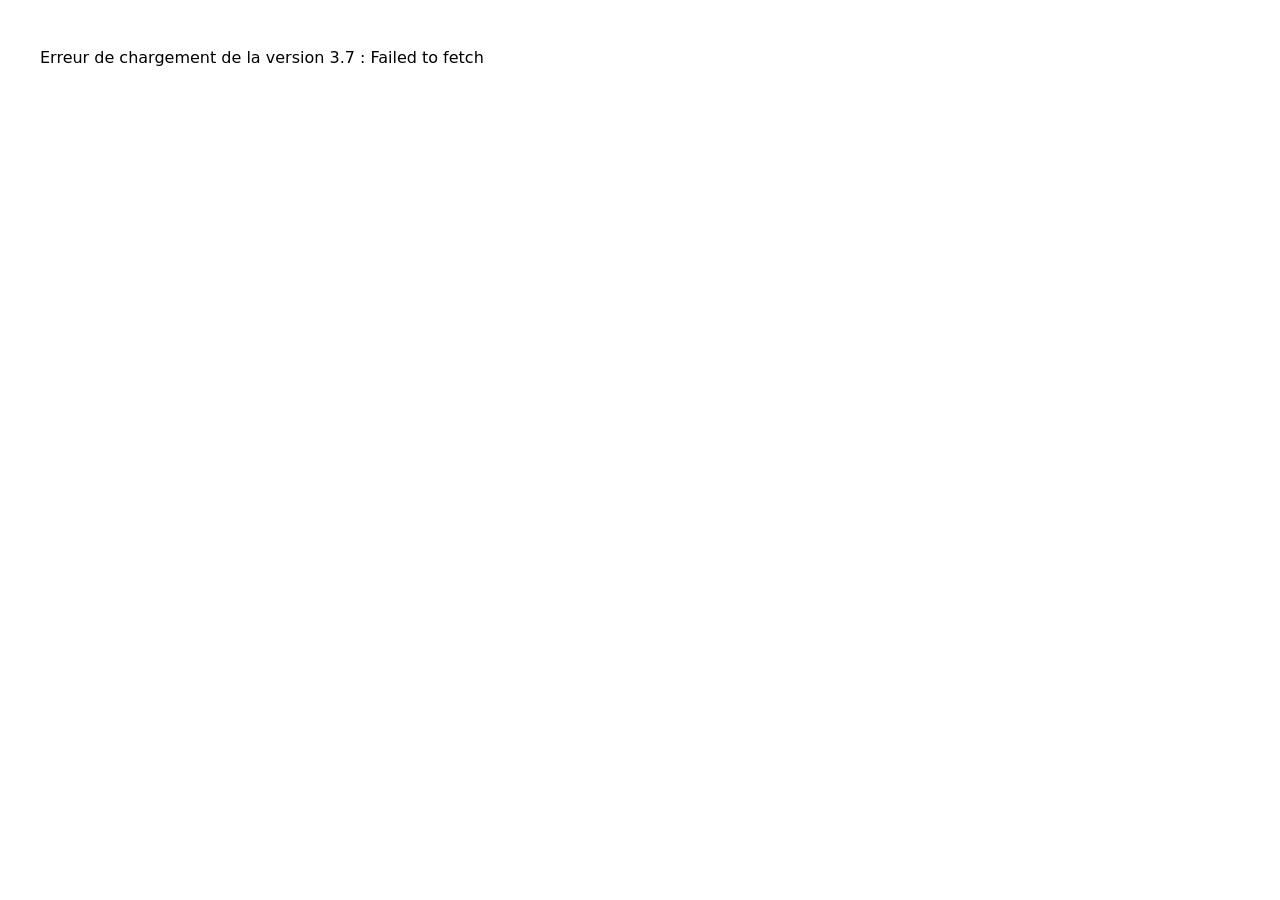
==== commit fc5fdfe1: "Add files via upload" ====
--- a/index.html
+++ b/index.html
@@ -3,10 +3,10 @@
 <head>
 <meta charset="UTF-8">
 <meta name="viewport" content="width=device-width, initial-scale=1.0">
-<title>Chargement de Fassbinder Explorer — Version 3.8</title>
+<title>Chargement de Fassbinder Explorer — Version 3.7</title>
 </head>
 <body>
-<p id="v30-loader" style="font-family:system-ui,sans-serif;padding:2rem">Chargement de la version 3.8 corrigée…</p>
+<p id="v30-loader" style="font-family:system-ui,sans-serif;padding:2rem">Chargement de la version 3.7…</p>
 <script>
 (async function loadVersion30(){
   const sourceUrl = 'https://raw.githubusercontent.com/Fhammerli/Frise-Fassbinder/43ad86c811f5e1e5841df72d5430a839d53a3450/index.html';
@@ -88,55 +88,38 @@
 const drawer=document.getElementById('learningDrawer');
 const content=document.getElementById('learningContent');
 const closeBtn=document.getElementById('learningClose');
-const normKey=s=>String(s??'').replace(/^\uFEFF/,'').normalize('NFD').replace(/[\u0300-\u036f]/g,'').toLowerCase().replace(/[^a-z0-9]+/g,' ').trim();
-const text=v=>v==null?'':String(v).replace(/^\uFEFF/,'').trim();
-const escapeHTML=s=>String(s??'').replace(/[&<>'\"]/g,c=>({'&':'&amp;','<':'&lt;','>':'&gt;',"'":'&#39;',"\"":'&quot;'}[c]));
+const normKey=s=>(s||'').toString().normalize('NFD').replace(/[\u0300-\u036f]/g,'').toLowerCase().replace(/[^a-z0-9]+/g,' ').trim();
+const text=v=>v==null?'':String(v).trim();
+const escapeHTML=s=>String(s??'').replace(/[&<>'"]/g,c=>({'&':'&amp;','<':'&lt;','>':'&gt;',"'":'&#39;','"':'&quot;'}[c]));
 function field(row,aliases){
   const entries=Object.entries(row);
+
+  // Priorité à la correspondance exacte des en-têtes.
+  // Cela distingue impérativement Option A, Option B, Option C et Option D.
   for(const alias of aliases){
-    const target=text(alias).toLowerCase();
-    const exact=entries.find(([key])=>text(key).toLowerCase()===target);
-    if(exact && text(exact[1])!=='') return text(exact[1]);
-  }
+    const exact=entries.find(([key])=>text(key).toLowerCase()===text(alias).toLowerCase());
+    if(exact&&text(exact[1]))return text(exact[1]);
+  }
+
+  // Repli tolérant pour les accents et variantes typographiques.
   for(const alias of aliases){
     const target=normKey(alias);
     const found=entries.find(([key])=>normKey(key)===target);
-    if(found && text(found[1])!=='') return text(found[1]);
+    if(found&&text(found[1]))return text(found[1]);
   }
   return '';
 }
 function parseDelimited(raw){
-  // Lecteur CSV autonome, avec prise en charge des champs entre guillemets,
-  // des virgules, points-virgules et tabulations.
-  const input=String(raw??'').replace(/^\uFEFF/,'');
-  if(!input.trim())return [];
-  function parseRows(delimiter){
-    const records=[];let row=[];let cell='';let quoted=false;
-    for(let i=0;i<input.length;i++){
-      const ch=input[i],next=input[i+1];
-      if(ch==='"'){
-        if(quoted && next==='"'){cell+='"';i++;}
-        else quoted=!quoted;
-      }else if(ch===delimiter && !quoted){
-        row.push(cell);cell='';
-      }else if((ch==='\n'||ch==='\r') && !quoted){
-        if(ch==='\r'&&next==='\n')i++;
-        row.push(cell);cell='';
-        if(row.some(v=>String(v).trim()!==''))records.push(row);
-        row=[];
-      }else cell+=ch;
-    }
-    row.push(cell);
-    if(row.some(v=>String(v).trim()!==''))records.push(row);
-    return records;
-  }
-  const candidates=[',',';','\t'];
-  const scored=candidates.map(delimiter=>({delimiter,count:(parseRows(delimiter)[0]||[]).length})).sort((a,b)=>b.count-a.count);
-  const delimiter=scored[0]&&scored[0].count>1?scored[0].delimiter:',';
-  const records=parseRows(delimiter);
-  if(!records.length)return [];
-  const headers=records.shift().map(v=>text(v).replace(/^['"]|['"]$/g,''));
-  return records.map(values=>Object.fromEntries(headers.map((header,i)=>[header,text(values[i]??'')])));
+  if(!window.XLSX) throw new Error('Le lecteur CSV n’est pas disponible.');
+  let cleaned=String(raw||'').replace(/^\uFEFF/,'');
+  const lines=cleaned.split(/\r?\n/);
+  // Certains exports NotebookLM ajoutent le nom du fichier avant l'en-tête Front;Back.
+  if(lines.length>1 && !/[;,\t]/.test(lines[0]) && /^(front|recto)[;,\t](back|verso)/i.test(lines[1].trim())){
+    cleaned=lines.slice(1).join('\n');
+  }
+  const wb=XLSX.read(cleaned,{type:'string',raw:false});
+  const ws=wb.Sheets[wb.SheetNames[0]];
+  return XLSX.utils.sheet_to_json(ws,{defval:'',raw:false});
 }
 function splitOptions(value){return text(value).split(/\\s*(?:\\||;|\\n)\\s*/).map(text).filter(Boolean);}
 function answerIndex(answer,options){
@@ -210,7 +193,7 @@
     const back=field(row,['Back','Verso','Réponse','Reponse','Définition','Definition','Face B','Arrière','Arriere']);
     if(!front||!back)return;
     out.push({
-      group:field(row,['Jeu','Deck','Paquet','Groupe','Série','Serie','Thème','Theme','theme'])||FLASH_UNTHEMED,
+      group:field(row,['Jeu','Deck','Paquet','Groupe','Série','Serie','Thème','Theme'])||FLASH_UNTHEMED,
       front,
       back,
       category:field(row,['Catégorie','Categorie','Notion','Chapitre']),
@@ -225,10 +208,7 @@
   const publicLabel=typeof source==='string'?'':source.label;
   try{
     const r=await fetch(url,{cache:'no-store'});
-    if(!r.ok){
-      console.warn('Fichier inaccessible : '+url+' ('+r.status+')');
-      return false;
-    }
+    if(!r.ok)return false;
     const raw=await r.text();
     const rows=parseDelimited(raw);
     const fallback=publicLabel||url.split('/').pop().replace(/\.csv$/i,'').replace(/[_-]+/g,' ');
@@ -236,10 +216,7 @@
     if(type==='quiz'&&publicLabel){
       items=items.map(item=>({...item,group:publicLabel}));
     }
-    if(!items.length){
-      console.warn('Aucune ligne reconnue dans '+url+'. En-têtes attendus pour les flashcards : Front, Back, Thème.');
-      return false;
-    }
+    if(!items.length)return false;
     addToMap(type==='quiz'?state.quizSets:state.flashSets,items);
     return true;
   }catch(err){
@@ -288,20 +265,7 @@
 function closeDrawer(){drawer.classList.remove('open');overlay.classList.remove('open');drawer.setAttribute('aria-hidden','true');overlay.setAttribute('aria-hidden','true');document.body.style.overflow='';}
 closeBtn.addEventListener('click',closeDrawer);overlay.addEventListener('click',closeDrawer);document.addEventListener('keydown',e=>{if(e.key==='Escape'&&drawer.classList.contains('open'))closeDrawer();});
 function setOptions(select,map){select.innerHTML=[...map.keys()].map(k=>'<option value="'+escapeHTML(k)+'">'+escapeHTML(k)+'</option>').join('');}
-function setFlashOptions(select,map){
-  if(!map.size){
-    select.innerHTML='<option value="">Aucune carte disponible</option>';
-    select.disabled=true;
-    return;
-  }
-  select.disabled=false;
-  const options=['<option value="'+FLASH_ALL+'">Toutes les cartes — aléatoire</option>'];
-  for(const key of map.keys()){
-    const label=key===FLASH_UNTHEMED?'Sans thème défini':key;
-    options.push('<option value="'+escapeHTML(key)+'">'+escapeHTML(label)+'</option>');
-  }
-  select.innerHTML=options.join('');
-}
+function setFlashOptions(select,map){const options=['<option value="'+FLASH_ALL+'">Toutes les cartes — aléatoire</option>'];for(const key of map.keys()){const label=key===FLASH_UNTHEMED?'Sans thème défini':key;options.push('<option value="'+escapeHTML(key)+'">'+escapeHTML(label)+'</option>');}select.innerHTML=options.join('');}
 function allFlashcards(){return [...state.flashSets.values()].flat();}
 function statusEl(msg,cls=''){return '<div class="learning-status '+cls+'">'+escapeHTML(msg)+'</div>';}
 function quizShell(){
@@ -406,17 +370,10 @@
 
   const startButton=content.querySelector('#flashStart');
   const shuffleButton=content.querySelector('#flashShuffle');
-  const hasFlashcards=allFlashcards().length>0;
+  const hasFlashcards=state.flashSets.size>0;
 
   startButton.disabled=!hasFlashcards;
   shuffleButton.disabled=!hasFlashcards;
-  if(!hasFlashcards){
-    content.querySelector('#flashStatus').textContent='Aucune carte chargée. Vérifiez que RWF_Flashcards.csv est dans le même dossier que index.html et que les en-têtes sont Front, Back et Thème.';
-    content.querySelector('#flashStatus').className='learning-status err';
-  }else{
-    content.querySelector('#flashStatus').textContent=allFlashcards().length+' carte(s) chargée(s)';
-    content.querySelector('#flashStatus').className='learning-status ok';
-  }
 
   startButton.onclick=()=>startFlash(select.value,true);
   shuffleButton.onclick=()=>startFlash(select.value,true);
@@ -430,18 +387,7 @@
     ? '<div class="learning-empty">Sélectionnez un jeu puis cliquez sur « Ouvrir ».</div>'
     : '<div class="learning-empty">Aucun jeu de flashcards n’est actuellement disponible.</div>';
 }
-function startFlash(name,shuffle=true){
-  const source=name===FLASH_ALL?allFlashcards():(state.flashSets.get(name)||[]);
-  if(!source.length){
-    const stage=content.querySelector('#flashStage');
-    if(stage)stage.innerHTML='<div class="learning-empty">Aucune carte disponible pour cette sélection. Vérifiez les colonnes Front et Back et le format du CSV.</div>';
-    return;
-  }
-  const cards=(shuffle?shuffledCopy(source):source.slice()).map(c=>({...c}));
-  const label=name===FLASH_ALL?'Toutes les cartes':(name===FLASH_UNTHEMED?'Sans thème défini':name);
-  state.flash={name:label,cards,index:0,shuffle};
-  renderFlashCard();
-}
+function startFlash(name,shuffle=true){const source=name===FLASH_ALL?allFlashcards():(state.flashSets.get(name)||[]);const cards=(shuffle?shuffledCopy(source):source.slice()).map(c=>({...c}));const label=name===FLASH_ALL?'Toutes les cartes':(name===FLASH_UNTHEMED?'Sans thème défini':name);state.flash={name:label,cards,index:0,shuffle};renderFlashCard();}
 function renderFlashCard(){const stage=content.querySelector('#flashStage'),fs=state.flash;if(!stage||!fs||!fs.cards.length)return renderFlashEmpty();const c=fs.cards[fs.index];stage.innerHTML='<div class="quiz-progress">'+escapeHTML(fs.name)+(c.category?' · '+escapeHTML(c.category):'')+'</div><div class="flashcard-wrap"><div class="flashcard" id="flashCard" tabindex="0" role="button" aria-label="Retourner la carte"><div class="flash-face front"><div class="flash-label">Question</div><div class="flash-text">'+escapeHTML(c.front)+'</div><div class="flash-hint">Cliquer pour afficher la réponse</div></div><div class="flash-face back"><div class="flash-label">Réponse</div><div class="flash-text">'+escapeHTML(c.back)+'</div><div class="flash-hint">Cliquer pour revenir à la question</div></div></div></div><div class="flash-controls"><button class="learning-action" id="flashPrev" type="button">← Précédente</button><span class="flash-counter">'+(fs.index+1)+' / '+fs.cards.length+'</span><button class="learning-action primary" id="flashNext" type="button">Suivante →</button></div>';
   const card=stage.querySelector('#flashCard');const flip=()=>card.classList.toggle('flipped');card.onclick=flip;card.onkeydown=e=>{if(e.key==='Enter'||e.key===' '){e.preventDefault();flip();}};stage.querySelector('#flashPrev').onclick=()=>{fs.index=(fs.index-1+fs.cards.length)%fs.cards.length;renderFlashCard();};stage.querySelector('#flashNext').onclick=()=>{fs.index=(fs.index+1)%fs.cards.length;renderFlashCard();};}
 async function importFiles(files,type){const map=type==='quiz'?state.quizSets:state.flashSets;let added=0,ignored=0;for(const file of files){try{const raw=await file.text();const rows=parseDelimited(raw);const fallback=file.name.replace(/\\.csv$/i,'').replace(/[_-]+/g,' ');const items=type==='quiz'?quizRows(rows,fallback):flashRows(rows,fallback);if(items.length){addToMap(map,items);added+=items.length;}else ignored++;}catch(err){console.error(err);ignored++;}}
@@ -476,11 +422,11 @@
 
   try{
     const response=await fetch(sourceUrl,{cache:'no-store'});
-    if(!response.ok)throw new Error('Version de base inaccessible ('+response.status+')');
+    if(!response.ok)throw new Error('Version 2.7 inaccessible ('+response.status+')');
     let source=await response.text();
-    source=source.replaceAll('Version 2.7','Version 3.8');
-
-    // V3.8 : insertion statique et robuste des deux nouveaux modules dans la barre existante.
+    source=source.replaceAll('Version 2.7','Version 3.7');
+
+    // V2.9 : insertion statique et robuste des deux nouveaux modules dans la barre existante.
     source=source.replace(
       /(<div class="module-buttons">[\s\S]*?<\/div>)/,
       function(block){
@@ -494,7 +440,7 @@
       }
     );
 
-    // Correctif V2.8 conservé : lecture robuste de plusieurs liens dans une cellule de la frise.
+    // V2.8 conservée : lecture robuste de plusieurs liens dans une cellule de la frise.
     let v28Override = `<script id="v28-multilinks-fix">
 parseLinksCell = function(ws,r,c,cellText){
   const cell=ws[XLSX.utils.encode_cell({r,c})];
@@ -527,7 +473,7 @@
     source=source.replace('</body>',v28Override+'\n'+learningHTML+'\n'+learningJS+'\n</body>');
     document.open();document.write(source);document.close();
   }catch(error){
-    document.getElementById('v30-loader').textContent='Erreur de chargement de la version 3.8 : '+error.message;
+    document.getElementById('v30-loader').textContent='Erreur de chargement de la version 3.7 : '+error.message;
     console.error(error);
   }
 })();
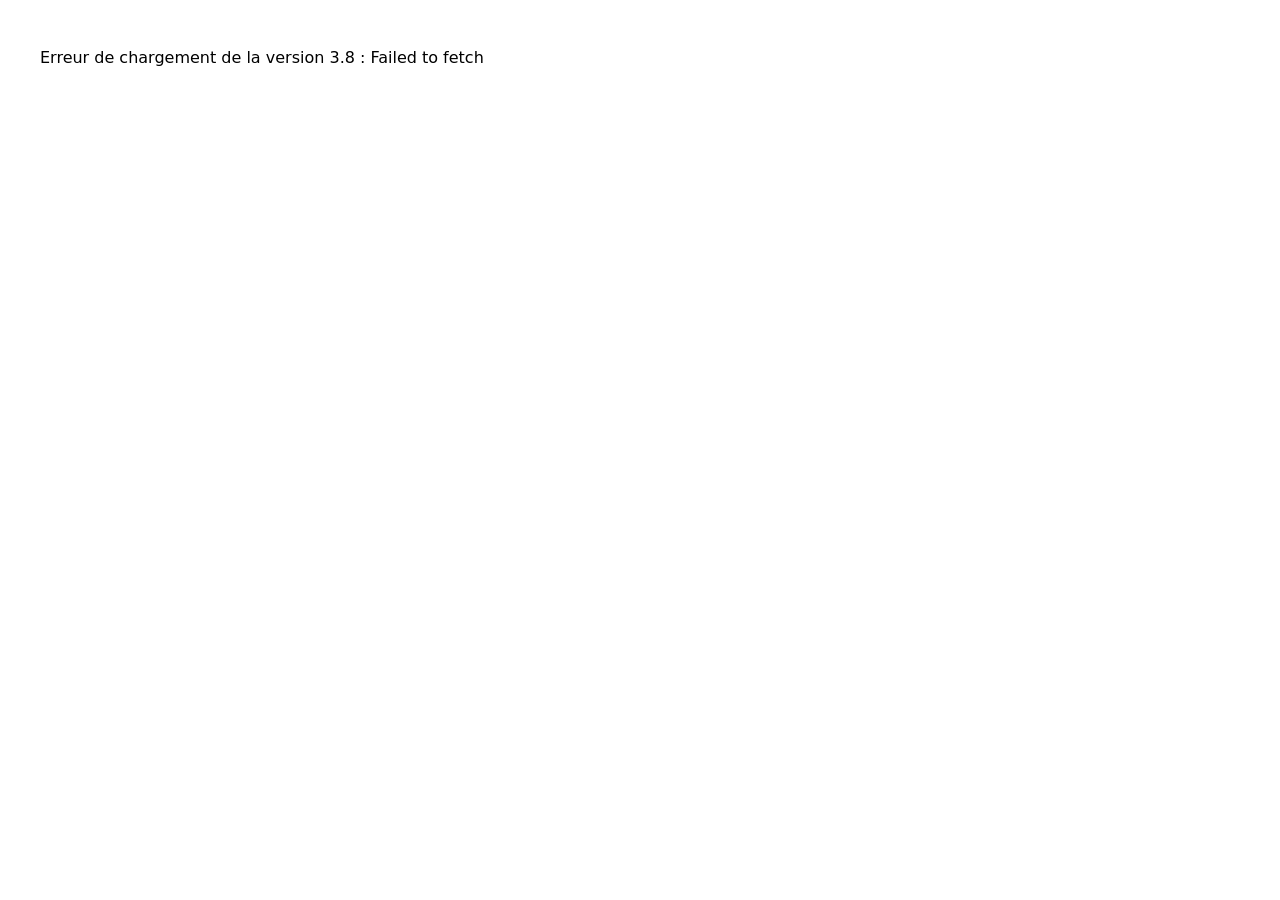
==== commit cc0ef242: "Add files via upload" ====
--- a/index.html
+++ b/index.html
@@ -3,10 +3,10 @@
 <head>
 <meta charset="UTF-8">
 <meta name="viewport" content="width=device-width, initial-scale=1.0">
-<title>Chargement de Fassbinder Explorer — Version 3.7</title>
+<title>Chargement de Fassbinder Explorer — Version 3.8</title>
 </head>
 <body>
-<p id="v30-loader" style="font-family:system-ui,sans-serif;padding:2rem">Chargement de la version 3.7…</p>
+<p id="v30-loader" style="font-family:system-ui,sans-serif;padding:2rem">Chargement de la version 3.8 corrigée…</p>
 <script>
 (async function loadVersion30(){
   const sourceUrl = 'https://raw.githubusercontent.com/Fhammerli/Frise-Fassbinder/43ad86c811f5e1e5841df72d5430a839d53a3450/index.html';
@@ -88,38 +88,67 @@
 const drawer=document.getElementById('learningDrawer');
 const content=document.getElementById('learningContent');
 const closeBtn=document.getElementById('learningClose');
-const normKey=s=>(s||'').toString().normalize('NFD').replace(/[\u0300-\u036f]/g,'').toLowerCase().replace(/[^a-z0-9]+/g,' ').trim();
-const text=v=>v==null?'':String(v).trim();
-const escapeHTML=s=>String(s??'').replace(/[&<>'"]/g,c=>({'&':'&amp;','<':'&lt;','>':'&gt;',"'":'&#39;','"':'&quot;'}[c]));
+const normKey=s=>String(s??'').replace(/^\uFEFF/,'').normalize('NFD').replace(/[\u0300-\u036f]/g,'').toLowerCase().replace(/[^a-z0-9]+/g,' ').trim();
+const text=v=>v==null?'':String(v).replace(/^\uFEFF/,'').trim();
+const escapeHTML=s=>String(s??'').replace(/[&<>'\"]/g,c=>({'&':'&amp;','<':'&lt;','>':'&gt;',"'":'&#39;',"\"":'&quot;'}[c]));
 function field(row,aliases){
   const entries=Object.entries(row);
-
-  // Priorité à la correspondance exacte des en-têtes.
-  // Cela distingue impérativement Option A, Option B, Option C et Option D.
   for(const alias of aliases){
-    const exact=entries.find(([key])=>text(key).toLowerCase()===text(alias).toLowerCase());
-    if(exact&&text(exact[1]))return text(exact[1]);
-  }
-
-  // Repli tolérant pour les accents et variantes typographiques.
+    const target=text(alias).toLowerCase();
+    const exact=entries.find(([key])=>text(key).toLowerCase()===target);
+    if(exact && text(exact[1])!=='') return text(exact[1]);
+  }
   for(const alias of aliases){
     const target=normKey(alias);
     const found=entries.find(([key])=>normKey(key)===target);
-    if(found&&text(found[1]))return text(found[1]);
+    if(found && text(found[1])!=='') return text(found[1]);
   }
   return '';
 }
 function parseDelimited(raw){
-  if(!window.XLSX) throw new Error('Le lecteur CSV n’est pas disponible.');
-  let cleaned=String(raw||'').replace(/^\uFEFF/,'');
-  const lines=cleaned.split(/\r?\n/);
-  // Certains exports NotebookLM ajoutent le nom du fichier avant l'en-tête Front;Back.
-  if(lines.length>1 && !/[;,\t]/.test(lines[0]) && /^(front|recto)[;,\t](back|verso)/i.test(lines[1].trim())){
-    cleaned=lines.slice(1).join('\n');
-  }
-  const wb=XLSX.read(cleaned,{type:'string',raw:false});
-  const ws=wb.Sheets[wb.SheetNames[0]];
-  return XLSX.utils.sheet_to_json(ws,{defval:'',raw:false});
+  // Lecteur CSV autonome et tolérant : virgule, point-virgule ou tabulation,
+  // champs entre guillemets, BOM UTF-8 et retours à la ligne Windows/Mac.
+  // Certains exports Numbers/Excel peuvent contenir un BOM, des caractères NUL
+  // (encodage UTF-16 mal interprété) ou des espaces invisibles.
+  const input=String(raw??'').replace(/\u0000/g,'').replace(/^\uFEFF/,'').replace(/\u200B/g,'');
+  if(!input.trim())return [];
+  function parseRows(delimiter){
+    const records=[];let row=[];let cell='';let quoted=false;
+    for(let i=0;i<input.length;i++){
+      const ch=input[i],next=input[i+1];
+      if(ch==='"'){
+        if(quoted && next==='"'){cell+='"';i++;}
+        else quoted=!quoted;
+      }else if(ch===delimiter && !quoted){
+        row.push(cell);cell='';
+      }else if((ch==='\n'||ch==='\r') && !quoted){
+        if(ch==='\r'&&next==='\n')i++;
+        row.push(cell);cell='';
+        if(row.some(v=>String(v).trim()!==''))records.push(row);
+        row=[];
+      }else cell+=ch;
+    }
+    if(cell!==''||row.length){row.push(cell);}
+    if(row.some(v=>String(v).trim()!==''))records.push(row);
+    return records;
+  }
+  const candidates=[',',';','\t'];
+  const scored=candidates.map(delimiter=>{
+    const first=parseRows(delimiter)[0]||[];
+    return {delimiter,count:first.length,nonEmpty:first.filter(v=>String(v).trim()!=='').length};
+  }).sort((a,b)=>(b.count-a.count)||(b.nonEmpty-a.nonEmpty));
+  const delimiter=scored[0]&&scored[0].count>1?scored[0].delimiter:',';
+  const records=parseRows(delimiter);
+  if(!records.length)return [];
+  const headers=records.shift().map(v=>text(v).replace(/^['"]|['"]$/g,'').replace(/\u200B/g,'').trim());
+  return records.map(values=>{
+    const row={};
+    headers.forEach((header,i)=>{if(header)row[header]=text(values[i]??'');});
+    // Conserver aussi les valeurs par position pour les CSV dont les en-têtes
+    // ont été altérés par Numbers/Excel.
+    Object.defineProperty(row,'__values',{value:values.map(text),enumerable:false});
+    return row;
+  });
 }
 function splitOptions(value){return text(value).split(/\\s*(?:\\||;|\\n)\\s*/).map(text).filter(Boolean);}
 function answerIndex(answer,options){
@@ -188,12 +217,15 @@
 function flashRows(rows,fallback){
   const out=[];
   rows.forEach(row=>{
-    // Le fichier RWF_Flashcards.csv utilise les en-têtes Front et Back.
-    const front=field(row,['Front','Recto','Question','Terme','Face A','Avant']);
-    const back=field(row,['Back','Verso','Réponse','Reponse','Définition','Definition','Face B','Arrière','Arriere']);
+    // Front et Back sont obligatoires. Thème est facultatif : une cellule vide
+    // doit être classée dans « Sans thème défini », sans empêcher le chargement.
+    const values=Array.isArray(row.__values)?row.__values:Object.values(row);
+    const front=field(row,['Front','front','Recto','Question','Terme','Face A','Avant']) || text(values[0]);
+    const back=field(row,['Back','back','Verso','Réponse','Reponse','Définition','Definition','Face B','Arrière','Arriere']) || text(values[1]);
     if(!front||!back)return;
+    const theme=field(row,['Thème','thème','Theme','theme','Jeu','Deck','Paquet','Groupe','Série','Serie']);
     out.push({
-      group:field(row,['Jeu','Deck','Paquet','Groupe','Série','Serie','Thème','Theme'])||FLASH_UNTHEMED,
+      group:theme||FLASH_UNTHEMED,
       front,
       back,
       category:field(row,['Catégorie','Categorie','Notion','Chapitre']),
@@ -208,15 +240,22 @@
   const publicLabel=typeof source==='string'?'':source.label;
   try{
     const r=await fetch(url,{cache:'no-store'});
-    if(!r.ok)return false;
+    if(!r.ok){
+      console.warn('Fichier inaccessible : '+url+' ('+r.status+')');
+      return false;
+    }
     const raw=await r.text();
     const rows=parseDelimited(raw);
     const fallback=publicLabel||url.split('/').pop().replace(/\.csv$/i,'').replace(/[_-]+/g,' ');
+    window.__flashLoadDiagnostics={url,bytes:raw.length,rows:rows.length,firstKeys:rows[0]?Object.keys(rows[0]):[]};
     let items=type==='quiz'?quizRows(rows,fallback):flashRows(rows,fallback);
     if(type==='quiz'&&publicLabel){
       items=items.map(item=>({...item,group:publicLabel}));
     }
-    if(!items.length)return false;
+    if(!items.length){
+      console.warn('Aucune ligne reconnue dans '+url+'. En-têtes attendus pour les flashcards : Front, Back, Thème.');
+      return false;
+    }
     addToMap(type==='quiz'?state.quizSets:state.flashSets,items);
     return true;
   }catch(err){
@@ -265,7 +304,20 @@
 function closeDrawer(){drawer.classList.remove('open');overlay.classList.remove('open');drawer.setAttribute('aria-hidden','true');overlay.setAttribute('aria-hidden','true');document.body.style.overflow='';}
 closeBtn.addEventListener('click',closeDrawer);overlay.addEventListener('click',closeDrawer);document.addEventListener('keydown',e=>{if(e.key==='Escape'&&drawer.classList.contains('open'))closeDrawer();});
 function setOptions(select,map){select.innerHTML=[...map.keys()].map(k=>'<option value="'+escapeHTML(k)+'">'+escapeHTML(k)+'</option>').join('');}
-function setFlashOptions(select,map){const options=['<option value="'+FLASH_ALL+'">Toutes les cartes — aléatoire</option>'];for(const key of map.keys()){const label=key===FLASH_UNTHEMED?'Sans thème défini':key;options.push('<option value="'+escapeHTML(key)+'">'+escapeHTML(label)+'</option>');}select.innerHTML=options.join('');}
+function setFlashOptions(select,map){
+  if(!map.size){
+    select.innerHTML='<option value="">Aucune carte disponible</option>';
+    select.disabled=true;
+    return;
+  }
+  select.disabled=false;
+  const options=['<option value="'+FLASH_ALL+'">Toutes les cartes — aléatoire</option>'];
+  for(const key of map.keys()){
+    const label=key===FLASH_UNTHEMED?'Sans thème défini':key;
+    options.push('<option value="'+escapeHTML(key)+'">'+escapeHTML(label)+'</option>');
+  }
+  select.innerHTML=options.join('');
+}
 function allFlashcards(){return [...state.flashSets.values()].flat();}
 function statusEl(msg,cls=''){return '<div class="learning-status '+cls+'">'+escapeHTML(msg)+'</div>';}
 function quizShell(){
@@ -370,10 +422,20 @@
 
   const startButton=content.querySelector('#flashStart');
   const shuffleButton=content.querySelector('#flashShuffle');
-  const hasFlashcards=state.flashSets.size>0;
+  const hasFlashcards=allFlashcards().length>0;
 
   startButton.disabled=!hasFlashcards;
   shuffleButton.disabled=!hasFlashcards;
+  if(!hasFlashcards){
+    const d=window.__flashLoadDiagnostics;
+    content.querySelector('#flashStatus').textContent=d
+      ? 'Aucune carte chargée. Fichier lu : '+d.url+' · '+d.bytes+' caractères · '+d.rows+' ligne(s) · en-têtes détectés : '+(d.firstKeys.join(' | ')||'aucun')
+      : 'Aucune carte chargée. Le fichier CSV n’a pas pu être diagnostiqué.';
+    content.querySelector('#flashStatus').className='learning-status err';
+  }else{
+    content.querySelector('#flashStatus').textContent=allFlashcards().length+' carte(s) chargée(s)';
+    content.querySelector('#flashStatus').className='learning-status ok';
+  }
 
   startButton.onclick=()=>startFlash(select.value,true);
   shuffleButton.onclick=()=>startFlash(select.value,true);
@@ -387,7 +449,18 @@
     ? '<div class="learning-empty">Sélectionnez un jeu puis cliquez sur « Ouvrir ».</div>'
     : '<div class="learning-empty">Aucun jeu de flashcards n’est actuellement disponible.</div>';
 }
-function startFlash(name,shuffle=true){const source=name===FLASH_ALL?allFlashcards():(state.flashSets.get(name)||[]);const cards=(shuffle?shuffledCopy(source):source.slice()).map(c=>({...c}));const label=name===FLASH_ALL?'Toutes les cartes':(name===FLASH_UNTHEMED?'Sans thème défini':name);state.flash={name:label,cards,index:0,shuffle};renderFlashCard();}
+function startFlash(name,shuffle=true){
+  const source=name===FLASH_ALL?allFlashcards():(state.flashSets.get(name)||[]);
+  if(!source.length){
+    const stage=content.querySelector('#flashStage');
+    if(stage)stage.innerHTML='<div class="learning-empty">Aucune carte disponible pour cette sélection. Vérifiez les colonnes Front et Back et le format du CSV.</div>';
+    return;
+  }
+  const cards=(shuffle?shuffledCopy(source):source.slice()).map(c=>({...c}));
+  const label=name===FLASH_ALL?'Toutes les cartes':(name===FLASH_UNTHEMED?'Sans thème défini':name);
+  state.flash={name:label,cards,index:0,shuffle};
+  renderFlashCard();
+}
 function renderFlashCard(){const stage=content.querySelector('#flashStage'),fs=state.flash;if(!stage||!fs||!fs.cards.length)return renderFlashEmpty();const c=fs.cards[fs.index];stage.innerHTML='<div class="quiz-progress">'+escapeHTML(fs.name)+(c.category?' · '+escapeHTML(c.category):'')+'</div><div class="flashcard-wrap"><div class="flashcard" id="flashCard" tabindex="0" role="button" aria-label="Retourner la carte"><div class="flash-face front"><div class="flash-label">Question</div><div class="flash-text">'+escapeHTML(c.front)+'</div><div class="flash-hint">Cliquer pour afficher la réponse</div></div><div class="flash-face back"><div class="flash-label">Réponse</div><div class="flash-text">'+escapeHTML(c.back)+'</div><div class="flash-hint">Cliquer pour revenir à la question</div></div></div></div><div class="flash-controls"><button class="learning-action" id="flashPrev" type="button">← Précédente</button><span class="flash-counter">'+(fs.index+1)+' / '+fs.cards.length+'</span><button class="learning-action primary" id="flashNext" type="button">Suivante →</button></div>';
   const card=stage.querySelector('#flashCard');const flip=()=>card.classList.toggle('flipped');card.onclick=flip;card.onkeydown=e=>{if(e.key==='Enter'||e.key===' '){e.preventDefault();flip();}};stage.querySelector('#flashPrev').onclick=()=>{fs.index=(fs.index-1+fs.cards.length)%fs.cards.length;renderFlashCard();};stage.querySelector('#flashNext').onclick=()=>{fs.index=(fs.index+1)%fs.cards.length;renderFlashCard();};}
 async function importFiles(files,type){const map=type==='quiz'?state.quizSets:state.flashSets;let added=0,ignored=0;for(const file of files){try{const raw=await file.text();const rows=parseDelimited(raw);const fallback=file.name.replace(/\\.csv$/i,'').replace(/[_-]+/g,' ');const items=type==='quiz'?quizRows(rows,fallback):flashRows(rows,fallback);if(items.length){addToMap(map,items);added+=items.length;}else ignored++;}catch(err){console.error(err);ignored++;}}
@@ -422,11 +495,11 @@
 
   try{
     const response=await fetch(sourceUrl,{cache:'no-store'});
-    if(!response.ok)throw new Error('Version 2.7 inaccessible ('+response.status+')');
+    if(!response.ok)throw new Error('Version de base inaccessible ('+response.status+')');
     let source=await response.text();
-    source=source.replaceAll('Version 2.7','Version 3.7');
-
-    // V2.9 : insertion statique et robuste des deux nouveaux modules dans la barre existante.
+    source=source.replaceAll('Version 2.7','Version 3.8');
+
+    // V3.8 : insertion statique et robuste des deux nouveaux modules dans la barre existante.
     source=source.replace(
       /(<div class="module-buttons">[\s\S]*?<\/div>)/,
       function(block){
@@ -440,7 +513,7 @@
       }
     );
 
-    // V2.8 conservée : lecture robuste de plusieurs liens dans une cellule de la frise.
+    // Correctif V2.8 conservé : lecture robuste de plusieurs liens dans une cellule de la frise.
     let v28Override = `<script id="v28-multilinks-fix">
 parseLinksCell = function(ws,r,c,cellText){
   const cell=ws[XLSX.utils.encode_cell({r,c})];
@@ -473,7 +546,7 @@
     source=source.replace('</body>',v28Override+'\n'+learningHTML+'\n'+learningJS+'\n</body>');
     document.open();document.write(source);document.close();
   }catch(error){
-    document.getElementById('v30-loader').textContent='Erreur de chargement de la version 3.7 : '+error.message;
+    document.getElementById('v30-loader').textContent='Erreur de chargement de la version 3.8 : '+error.message;
     console.error(error);
   }
 })();
